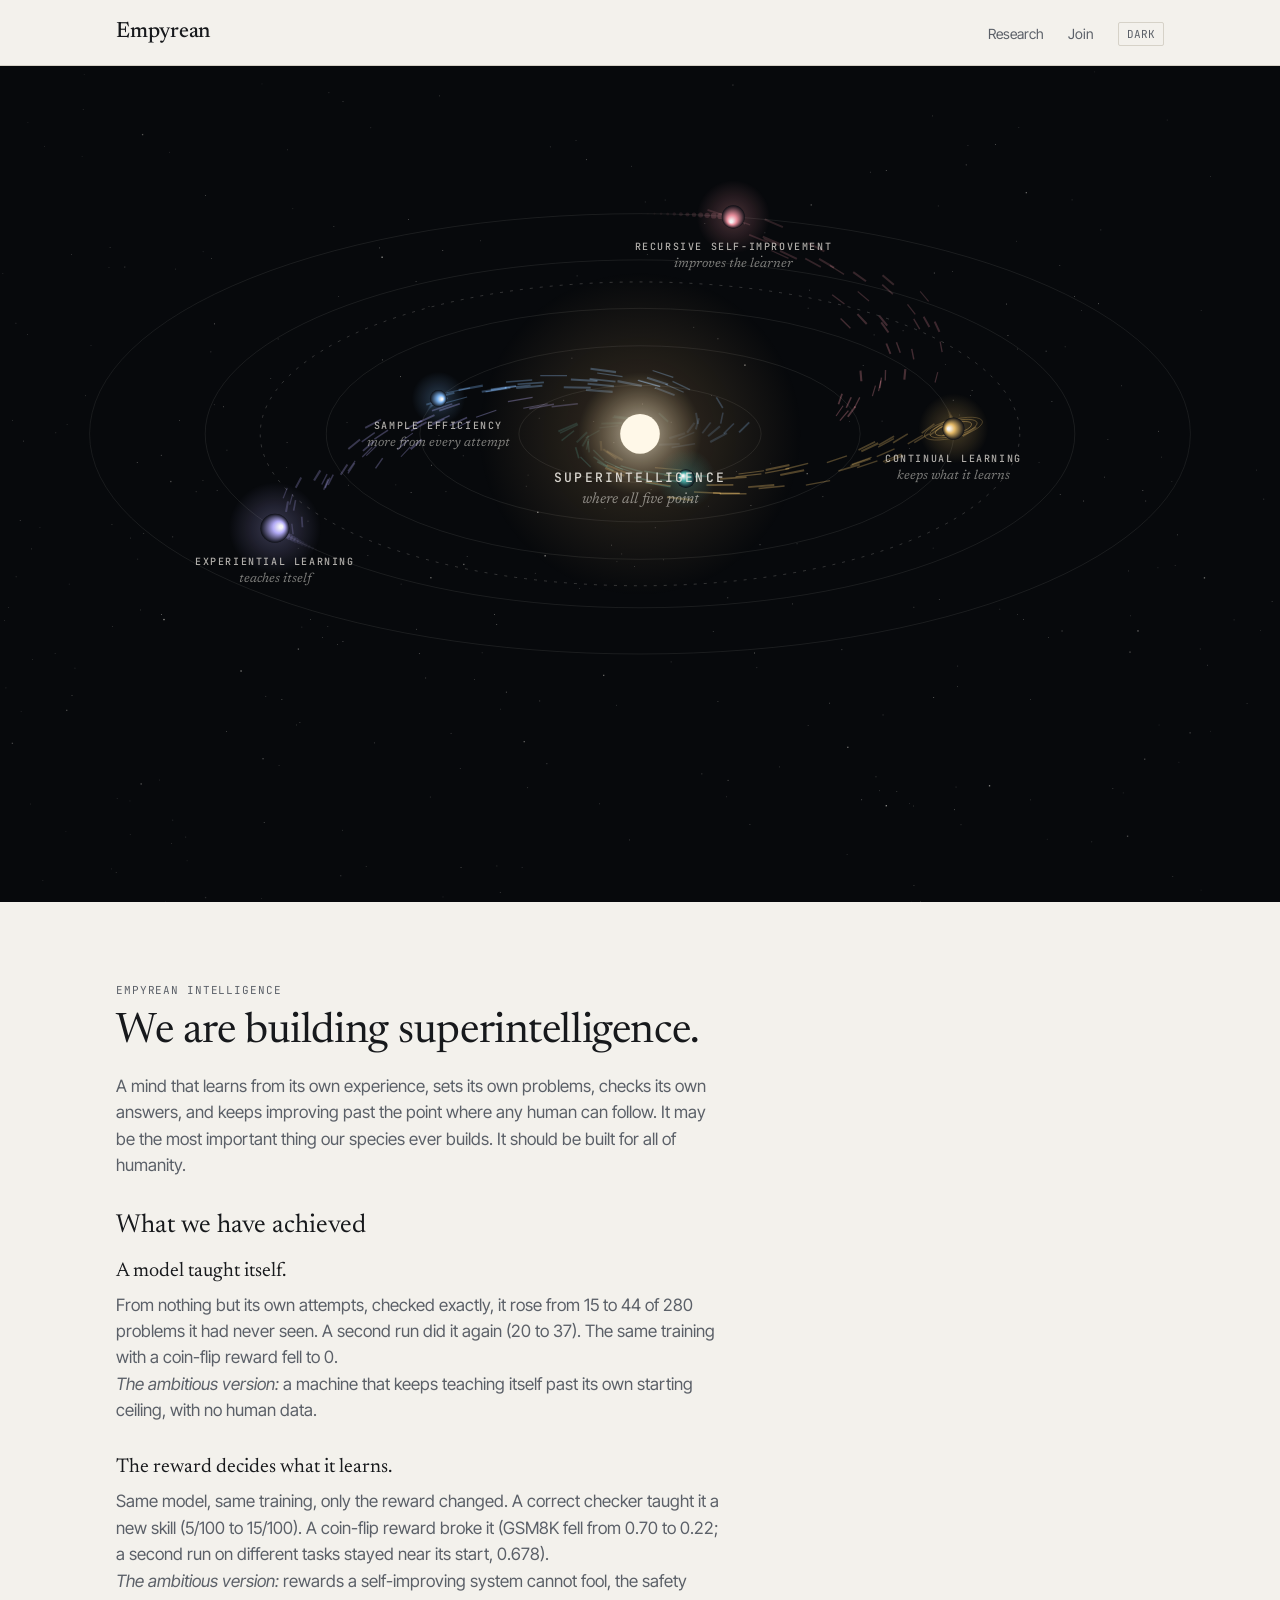
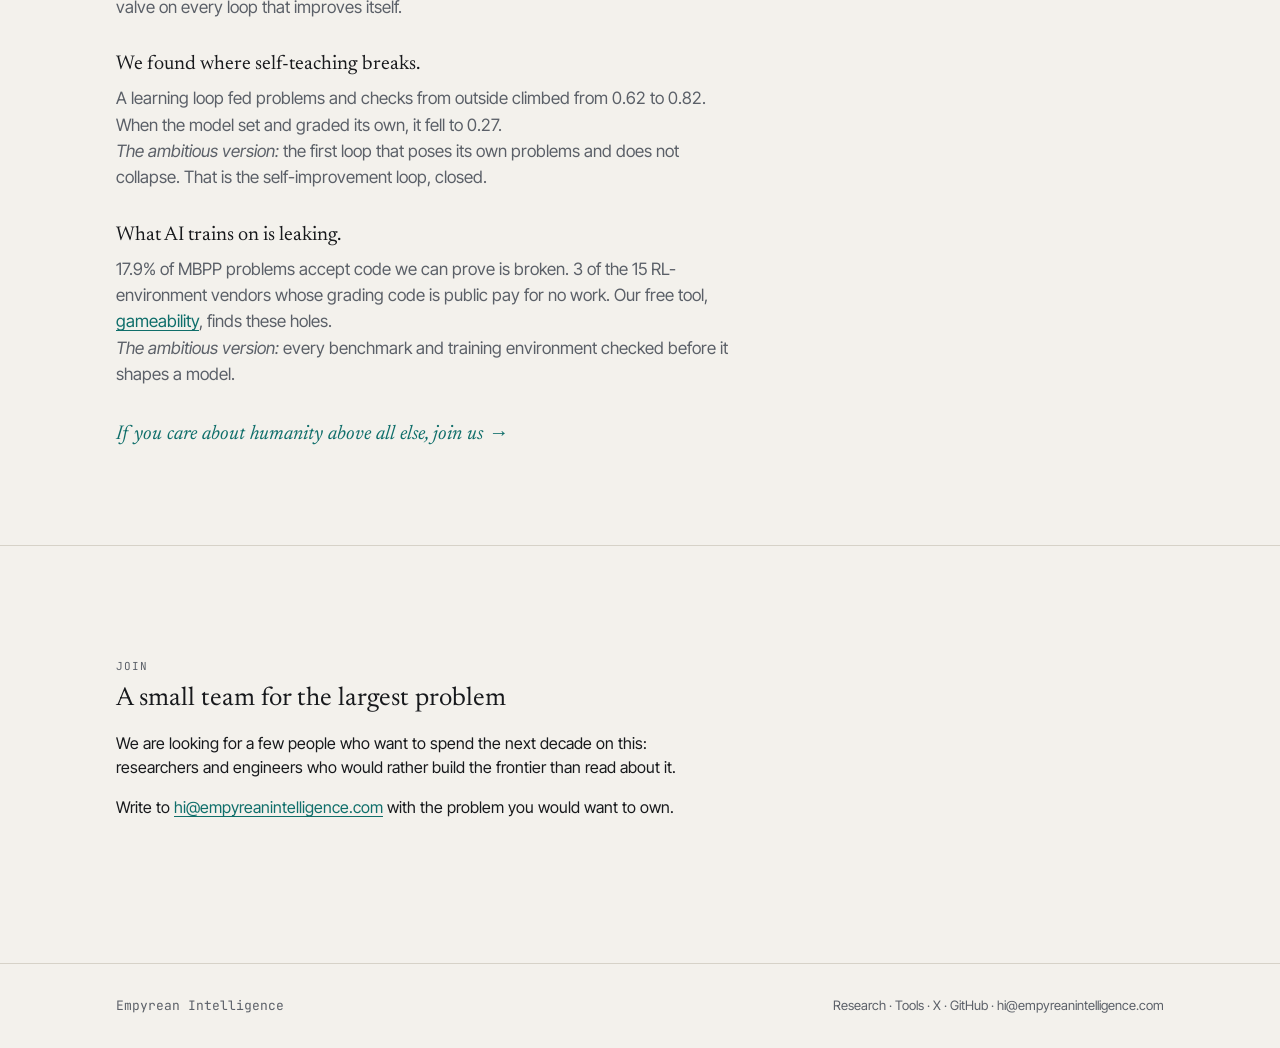
==== index.html @ b08924a6 "Homepage: what we have achieved, and the ambitious version of each result Adds the self-taught climb" ====
<!DOCTYPE html>
<html lang="en">
<head>
  <meta charset="UTF-8">
  <meta name="viewport" content="width=device-width, initial-scale=1.0">
  <title>Empyrean Intelligence</title>
  <meta name="description" content="Empyrean Intelligence is building superintelligence, starting where self-improvement breaks: we find AI training rewards that pay for wrong answers.">
  <!-- Google Fonts: Newsreader (serif), Inter Tight (sans), JetBrains Mono (monospace) -->
  <link rel="preconnect" href="https://fonts.googleapis.com">
  <link rel="preconnect" href="https://fonts.gstatic.com" crossorigin>
  <link href="https://fonts.googleapis.com/css2?family=Inter+Tight:ital,wght@0,400;0,500;0,600;1,400&family=JetBrains+Mono:wght@400;500;600&family=Newsreader:ital,opsz,wght@0,6..72,400;0,6..72,500;1,6..72,400&display=swap" rel="stylesheet">
  <link rel="stylesheet" href="css/style.css?v=17">
</head>
<body>

  <!-- Navigation -->
  <header class="site-nav">
    <div class="container nav-inner">
      <a href="index.html" class="nav-wordmark">Empyrean</a>
      <nav aria-label="Main Navigation">
        <ul class="nav-links">
          <li><a href="research/index.html" class="nav-link">Research</a></li>
          <li><a href="#join" class="nav-link">Join</a></li>
          <li><button type="button" class="theme-toggle" aria-label="Toggle theme">DARK</button></li>
        </ul>
      </nav>
    </div>
  </header>

  <main class="site-main">
    <!-- Hero -->
    <section class="hero-space" aria-label="The path to superintelligence">
      <canvas class="orbit-canvas" data-orbit aria-hidden="true"></canvas>
      <div class="orbit-tip" aria-hidden="true" hidden></div>
    </section>

    <!-- Mission -->
    <section id="mission" class="hero mission">
      <div class="container">
        <div class="prose">
          <span class="eyebrow">Empyrean Intelligence</span>
          <h1 class="hero-mission">We are building superintelligence.</h1>
          <p class="hero-position">
            A mind that learns from its own experience, sets its own problems, checks its own answers, and keeps
            improving past the point where any human can follow. It may be the most important thing our species ever
            builds. It should be built for all of humanity.
          </p>

          <h2>What we have achieved</h2>

          <h3>A model taught itself.</h3>
          <p class="hero-position">
            From nothing but its own attempts, checked exactly, it rose from 15 to 44 of 280 problems it had never
            seen. A second run did it again (20 to 37). The same training with a coin-flip reward fell to 0.
            <br><em>The ambitious version:</em> a machine that keeps teaching itself past its own starting ceiling,
            with no human data.
          </p>

          <h3>The reward decides what it learns.</h3>
          <p class="hero-position">
            Same model, same training, only the reward changed. A correct checker taught it a new skill (5/100 to
            15/100). A coin-flip reward broke it (GSM8K fell from 0.70 to 0.22; a second run on different tasks stayed
            near its start, 0.678).
            <br><em>The ambitious version:</em> rewards a self-improving system cannot fool, the safety valve on every
            loop that improves itself.
          </p>

          <h3>We found where self-teaching breaks.</h3>
          <p class="hero-position">
            A learning loop fed problems and checks from outside climbed from 0.62 to 0.82. When the model set and
            graded its own, it fell to 0.27.
            <br><em>The ambitious version:</em> the first loop that poses its own problems and does not collapse. That
            is the self-improvement loop, closed.
          </p>

          <h3>What AI trains on is leaking.</h3>
          <p class="hero-position">
            17.9% of MBPP problems accept code we can prove is broken. 3 of the 15 RL-environment vendors whose grading
            code is public pay for no work. Our free tool, <a href="tools/gameability.html">gameability</a>, finds
            these holes.
            <br><em>The ambitious version:</em> every benchmark and training environment checked before it shapes a
            model.
          </p>
          <p class="mission-cta">
            <a href="#join">If you care about humanity above all else, join us &rarr;</a>
          </p>
        </div>
      </div>
    </section>

    <hr class="section-rule">

    <!-- Join -->
    <section id="join" class="container join">
      <div class="prose">
        <span class="eyebrow">Join</span>
        <h2>A small team for the largest problem</h2>
        <p>
          We are looking for a few people who want to spend the next decade on this: researchers and engineers who
          would rather build the frontier than read about it.
        </p>
        <p>
          Write to <a href="mailto:hi@empyreanintelligence.com">hi@empyreanintelligence.com</a> with the problem you
          would want to own.
        </p>
      </div>
    </section>
  </main>

  <!-- Footer -->
  <footer class="site-footer">
    <div class="container footer-inner">
      <div><span class="mono">Empyrean Intelligence</span></div>
      <div class="footer-links">
        <a href="research/index.html">Research</a> &middot;
        <a href="tools/gameability.html">Tools</a> &middot;
        <a href="https://x.com/Empyrean_Intel">X</a> &middot;
        <a href="https://github.com/Empyrean-Intelligence">GitHub</a> &middot;
        <a href="mailto:hi@empyreanintelligence.com">hi@empyreanintelligence.com</a>
      </div>
    </div>
  </footer>

  <script src="js/main.js"></script>
  <script src="js/orbit.js?v=15"></script>
</body>
</html>
---- css/style.css ----
/* ==========================================================================
   Empyrean Intelligence - Machines that learn from experience they can verify
   Design System: Instrument Panel / Lab Notebook
   ========================================================================== */

:root {
  /* Fonts */
  --font-serif: "Newsreader", Georgia, serif;
  --font-sans: "Inter Tight", -apple-system, BlinkMacSystemFont, "Segoe UI", Roboto, sans-serif;
  --font-mono: "JetBrains Mono", ui-monospace, SFMono-Regular, Menlo, Monaco, Consolas, monospace;

  /* Spacing Scale (8px base) */
  --space-1: 8px;
  --space-2: 16px;
  --space-3: 24px;
  --space-4: 32px;
  --space-5: 40px;
  --space-6: 48px;
  --space-8: 64px;
  --space-10: 80px;

  /* Layout widths */
  --width-prose: 68ch;
  --width-site: 1080px;

  /* Light Theme (default) */
  --bg: #F3F1EC;           /* paper */
  --ink: #17191C;          /* ink */
  --muted: #5B6068;        /* muted ink */
  --rule: #D6D2C8;         /* rule */
  --signal: #0F6E6A;       /* teal signal */
  --signal-bg: rgba(15, 110, 106, 0.08);
  --warning: #B5541C;      /* broken / fails state */
  --warning-bg: rgba(181, 84, 28, 0.08);

  --surface: #ECE8E0;
  --surface-subtle: #FAF9F6;
  --terminal-bg: #1A1D20;
  --terminal-ink: #ECEAE4;
  --diff-del-bg: rgba(181, 84, 28, 0.12);
  --diff-del-text: #8C370B;
  --diff-add-bg: rgba(15, 110, 106, 0.12);
  --diff-add-text: #0B4F4C;
}

@media (prefers-color-scheme: dark) {
  :root {
    --bg: #101214;         /* ground */
    --ink: #E7E4DD;        /* ink */
    --muted: #9AA0A8;      /* muted */
    --rule: #2A2E33;       /* rule */
    --signal: #4FB3AC;     /* teal signal */
    --signal-bg: rgba(79, 179, 172, 0.1);
    --warning: #E07A45;    /* broken / fails state */
    --warning-bg: rgba(224, 122, 69, 0.1);

    --surface: #181B1F;
    --surface-subtle: #14171A;
    --terminal-bg: #0B0D0E;
    --terminal-ink: #E7E4DD;
    --diff-del-bg: rgba(224, 122, 69, 0.18);
    --diff-del-text: #FFA575;
    --diff-add-bg: rgba(79, 179, 172, 0.18);
    --diff-add-text: #7FE5DE;
  }
}

/* Explicit data-theme override if toggled */
[data-theme="light"] {
  --bg: #F3F1EC;
  --ink: #17191C;
  --muted: #5B6068;
  --rule: #D6D2C8;
  --signal: #0F6E6A;
  --signal-bg: rgba(15, 110, 106, 0.08);
  --warning: #B5541C;
  --warning-bg: rgba(181, 84, 28, 0.08);
  --surface: #ECE8E0;
  --surface-subtle: #FAF9F6;
  --terminal-bg: #1A1D20;
  --terminal-ink: #ECEAE4;
  --diff-del-bg: rgba(181, 84, 28, 0.12);
  --diff-del-text: #8C370B;
  --diff-add-bg: rgba(15, 110, 106, 0.12);
  --diff-add-text: #0B4F4C;
}

[data-theme="dark"] {
  --bg: #101214;
  --ink: #E7E4DD;
  --muted: #9AA0A8;
  --rule: #2A2E33;
  --signal: #4FB3AC;
  --signal-bg: rgba(79, 179, 172, 0.1);
  --warning: #E07A45;
  --warning-bg: rgba(224, 122, 69, 0.1);
  --surface: #181B1F;
  --surface-subtle: #14171A;
  --terminal-bg: #0B0D0E;
  --terminal-ink: #E7E4DD;
  --diff-del-bg: rgba(224, 122, 69, 0.18);
  --diff-del-text: #FFA575;
  --diff-add-bg: rgba(79, 179, 172, 0.18);
  --diff-add-text: #7FE5DE;
}

/* Base Styles */
*, *::before, *::after {
  box-sizing: border-box;
}

html {
  font-size: 16px;
  line-height: 1.5;
  -webkit-text-size-adjust: 100%;
  scroll-behavior: smooth;
}

body {
  margin: 0;
  padding: 0;
  background-color: var(--bg);
  color: var(--ink);
  font-family: var(--font-sans);
  font-weight: 400;
  min-height: 100vh;
  display: flex;
  flex-direction: column;
}

/* Typography */
h1, h2, h3, h4 {
  font-family: var(--font-serif);
  font-weight: 400;
  color: var(--ink);
  line-height: 1.25;
  margin: 0;
}

h1 {
  font-size: 2.25rem;
  letter-spacing: -0.01em;
}

@media (min-width: 640px) {
  h1 { font-size: 2.75rem; }
}

h2 {
  font-size: 1.625rem;
  margin-bottom: var(--space-2);
}

h3 {
  font-size: 1.25rem;
  margin-bottom: var(--space-1);
}

p {
  margin: 0 0 var(--space-2) 0;
}

p:last-child {
  margin-bottom: 0;
}

a {
  color: var(--signal);
  text-decoration: underline;
  text-underline-offset: 3px;
  text-decoration-thickness: 1px;
  transition: opacity 0.15s ease;
}

a:hover {
  opacity: 0.8;
}

a:focus-visible, button:focus-visible {
  outline: 2px solid var(--signal);
  outline-offset: 2px;
}

/* Small uppercase mono labels */
.eyebrow {
  font-family: var(--font-mono);
  font-size: 0.6875rem;
  text-transform: uppercase;
  letter-spacing: 0.08em;
  color: var(--muted);
  display: block;
  margin-bottom: var(--space-1);
}

.mono {
  font-family: var(--font-mono);
}

/* Layout Wrappers */
.container {
  width: 100%;
  max-width: var(--width-site);
  margin-left: auto;
  margin-right: auto;
  padding-left: var(--space-2);
  padding-right: var(--space-2);
}

.prose {
  max-width: var(--width-prose);
}

.site-main {
  flex: 1 0 auto;
  padding-bottom: var(--space-8);
}

/* Rules / Separators */
.section-rule {
  border: 0;
  border-top: 1px solid var(--rule);
  margin: var(--space-6) 0;
}

/* Navigation */
.site-nav {
  position: sticky;
  top: 0;
  z-index: 50;
  background-color: var(--bg);
  border-bottom: 1px solid var(--rule);
  padding-top: var(--space-2);
  padding-bottom: var(--space-2);
}

.nav-inner {
  display: flex;
  align-items: center;
  justify-content: space-between;
}

.nav-wordmark {
  font-family: var(--font-serif);
  font-size: 1.375rem;
  font-weight: 500;
  letter-spacing: -0.01em;
  color: var(--ink);
  text-decoration: none;
  display: flex;
  align-items: baseline;
  gap: var(--space-1);
}

.nav-wordmark .location-tag {
  font-family: var(--font-mono);
  font-size: 0.6875rem;
  color: var(--muted);
  text-transform: uppercase;
  letter-spacing: 0.06em;
}

.nav-links {
  display: flex;
  align-items: center;
  gap: var(--space-3);
  list-style: none;
  margin: 0;
  padding: 0;
}

.nav-link {
  font-family: var(--font-sans);
  font-size: 0.875rem;
  color: var(--muted);
  text-decoration: none;
  transition: color 0.15s ease;
}

.nav-link:hover,
.nav-link.active {
  color: var(--ink);
}

.theme-toggle {
  background: transparent;
  border: 1px solid var(--rule);
  color: var(--muted);
  font-family: var(--font-mono);
  font-size: 0.6875rem;
  padding: 4px 8px;
  cursor: pointer;
  border-radius: 2px;
  text-transform: uppercase;
}

.theme-toggle:hover {
  color: var(--ink);
  border-color: var(--muted);
}

/* Hero Section */
.hero {
  padding-top: var(--space-6);
  padding-bottom: var(--space-4);
}

.hero-mission {
  font-family: var(--font-serif);
  font-size: 1.75rem;
  line-height: 1.3;
  margin-bottom: var(--space-2);
  color: var(--ink);
}

@media (min-width: 640px) {
  .hero-mission {
    font-size: 2.25rem;
  }
}

.hero-position {
  font-size: 1.0625rem;
  color: var(--muted);
  line-height: 1.55;
  margin-bottom: var(--space-4);
}

/* Hero: the orbit. Deliberately one world (deep space) in both themes, so every color is explicit. */
.hero-space {
  position: relative;
  min-height: calc(100vh - 64px);
  min-height: calc(100svh - 64px);
  overflow: hidden;
  background: #07090C;
  color: #E9E6DF;
}

.orbit-canvas {
  position: absolute;
  inset: 0;
  width: 100%;
  height: 100%;
  display: block;
}

/* soft vignette: the edges fall away into space, nothing sits on top of the system */
.hero-space::after {
  content: "";
  position: absolute;
  inset: 0;
  pointer-events: none;
  background: radial-gradient(ellipse at 50% 50%, rgba(7, 9, 12, 0) 55%, rgba(7, 9, 12, 0.75) 100%);
}

/* the legend sits on the bottom edge of the orbit, on the dark ground, so its colors are explicit */
.orbit-legend.orbit-legend-hero {
  position: absolute;
  z-index: 1;
  left: 0;
  right: 0;
  bottom: var(--space-3);
  justify-content: center;
  padding: 0 var(--space-2);
}

.orbit-legend.orbit-legend-hero a {
  color: #E9E6DF;
}

.orbit-legend.orbit-legend-hero a:focus-visible {
  outline-color: #4FB3AC;
}

.orbit-legend.orbit-legend-hero em {
  color: #8F949B;
}

/* Mission: the statement, on the page's own ground, directly under the orbit */
.mission {
  padding-top: var(--space-10);
  padding-bottom: var(--space-6);
}

.mission .hero-mission {
  font-size: 1.75rem;
  line-height: 1.2;
  text-wrap: balance;
}

.mission-note {
  color: var(--muted);
  font-size: 0.9375rem;
  line-height: 1.55;
  margin-bottom: var(--space-3);
}

.mission-cta a {
  font-family: var(--font-serif);
  font-size: 1.25rem;
  font-style: italic;
  color: var(--signal);
  text-decoration: none;
}

.mission-cta a:hover,
.mission-cta a:focus-visible {
  text-decoration: underline;
  text-underline-offset: 4px;
}

/* Try-it block under the mission */
.try-it {
  margin-top: var(--space-6);
  display: grid;
  gap: var(--space-2);
}

.try-it-lede {
  color: var(--muted);
  font-size: 0.9375rem;
  line-height: 1.55;
  margin: 0;
}

.terminal-output {
  background-color: var(--terminal-bg);
  color: var(--terminal-ink);
  border: 1px solid var(--rule);
  border-radius: 3px;
  padding: var(--space-2);
  font-family: var(--font-mono);
  font-size: 0.75rem;
  line-height: 1.6;
  margin: 0;
  overflow-x: auto;
  white-space: pre;
  font-variant-ligatures: none;
}

.try-it-links {
  font-size: 0.875rem;
  margin: 0;
}

/* Research posts */
.post-head {
  padding-top: var(--space-8);
  padding-bottom: var(--space-4);
}

.post-title {
  font-family: var(--font-serif);
  font-size: 2.25rem;
  line-height: 1.12;
  text-wrap: balance;
  margin: var(--space-1) 0 var(--space-2);
}

@media (min-width: 640px) {
  .post-title {
    font-size: 3rem;
  }
}

.post-dek {
  font-size: 1.125rem;
  line-height: 1.55;
  color: var(--muted);
}

.post h2 {
  margin-top: var(--space-6);
}

.post-summary {
  background: var(--surface);
  border: 1px solid var(--rule);
  border-radius: 3px;
  padding: var(--space-3);
  margin-bottom: var(--space-4);
}

.post-summary h2 {
  margin-top: 0;
  font-size: 0.75rem;
  font-family: var(--font-mono);
  letter-spacing: 0.14em;
  text-transform: uppercase;
  color: var(--muted);
}

.post-summary ul {
  display: flex;
  flex-direction: column;
  gap: var(--space-1);
  padding-left: 1.1rem;
  margin: 0;
}

.table-wrap {
  overflow-x: auto;
  margin: var(--space-3) 0;
}

.post-table {
  width: 100%;
  border-collapse: collapse;
  font-size: 0.875rem;
}

.post-table th,
.post-table td {
  text-align: left;
  padding: 10px 12px;
  border-bottom: 1px solid var(--rule);
  vertical-align: top;
}

.post-table th {
  font-family: var(--font-mono);
  font-size: 0.6875rem;
  font-weight: 500;
  letter-spacing: 0.08em;
  text-transform: uppercase;
  color: var(--muted);
}

.post-table-num td {
  font-variant-numeric: tabular-nums;
  white-space: nowrap;
}

.post-note {
  font-size: 0.8125rem;
  color: var(--muted);
}

.post-correction {
  font-size: 0.875rem;
  border-left: 3px solid var(--warning);
  background: var(--warning-bg);
  padding: var(--space-2) var(--space-3);
}

.post-figure {
  margin: var(--space-4) 0;
}

.post-figure figcaption {
  font-size: 0.8125rem;
  color: var(--muted);
  margin-bottom: var(--space-2);
}

.bars {
  display: flex;
  flex-direction: column;
  gap: 10px;
}

.bar-row {
  display: grid;
  grid-template-columns: 7.5rem 1fr 3rem;
  align-items: center;
  gap: var(--space-2);
  font-size: 0.875rem;
}

.bar-track {
  height: 14px;
  background: var(--surface);
  border-radius: 2px;
  overflow: hidden;
}

.bar {
  display: block;
  height: 100%;
  background: var(--muted);
}

.bar-signal { background: var(--signal); }
.bar-warning { background: var(--warning); }

.bar-value {
  font-family: var(--font-mono);
  font-variant-numeric: tabular-nums;
  text-align: right;
}

.post-details {
  font-size: 0.875rem;
  color: var(--muted);
}

.post-back {
  margin-top: var(--space-6);
  padding-bottom: var(--space-6);
}

.post-list {
  list-style: none;
  padding: 0;
  margin: 0 0 var(--space-8);
  max-width: var(--width-prose);
  display: flex;
  flex-direction: column;
  gap: var(--space-2);
}

.post-card {
  display: flex;
  flex-direction: column;
  gap: 6px;
  padding: var(--space-3);
  border: 1px solid var(--rule);
  border-radius: 3px;
  color: var(--ink);
  text-decoration: none;
}

.post-card:hover,
.post-card:focus-visible {
  border-color: var(--signal);
}

.post-card-meta {
  font-family: var(--font-mono);
  font-size: 0.6875rem;
  letter-spacing: 0.08em;
  text-transform: uppercase;
  color: var(--muted);
}

.post-card-title {
  font-family: var(--font-serif);
  font-size: 1.5rem;
  line-height: 1.2;
}

.post-card-dek {
  font-size: 0.9375rem;
  color: var(--muted);
}

/* What brings what: an inline diagram drawn from the page tokens, so it follows the theme */
.fit-map {
  margin: var(--space-4) 0 0;
}

.fit-map-svg {
  display: block;
  width: 100%;
  max-width: 760px;
  height: auto;
}

.fit-node rect {
  fill: var(--surface-subtle);
  stroke: var(--rule);
  stroke-width: 1;
}

.fit-node-goal rect {
  fill: var(--ink);
  stroke: var(--ink);
}

.fit-name {
  font-family: var(--font-sans);
  font-size: 15px;
  font-weight: 600;
  fill: var(--ink);
}

.fit-node-goal .fit-name {
  fill: var(--bg);
  font-family: var(--font-mono);
  font-size: 14px;
  letter-spacing: 0.16em;
  text-transform: uppercase;
}

.fit-brings {
  font-family: var(--font-serif);
  font-size: 14px;
  font-style: italic;
  fill: var(--muted);
}

.fit-node-goal .fit-brings {
  fill: var(--bg);
  opacity: 0.75;
}

.fit-edge {
  fill: none;
  stroke: var(--muted);
  stroke-width: 1.4;
}

.fit-edge-gate {
  stroke: var(--signal);
  stroke-dasharray: 4 5;
}

.fit-arrowhead {
  fill: var(--muted);
}

.fit-edge-label {
  font-family: var(--font-mono);
  font-size: 11px;
  letter-spacing: 0.08em;
  fill: var(--signal);
}

.fit-dot-verify { fill: #4FB3AC; }
.fit-dot-sample { fill: #7AB0EC; }
.fit-dot-continual { fill: #E3B866; }
.fit-dot-experience { fill: #B2AAF6; }
.fit-dot-rsi { fill: #E88E9C; }

/* phones: the diagram's text would be too small to read, so the same content is shown as a list */
.fit-map-list {
  display: none;
  max-width: var(--width-prose);
  padding-left: 1.25rem;
  font-size: 0.9375rem;
  line-height: 1.55;
}

.fit-map-list li + li {
  margin-top: var(--space-1);
}

@media (max-width: 639px) {
  .fit-map-svg {
    display: none;
  }

  .fit-map-list {
    display: block;
  }
}

.orbit-legend {
  list-style: none;
  margin: 0;
  padding: 0;
  display: flex;
  flex-wrap: wrap;
  gap: var(--space-1) var(--space-3);
  font-family: var(--font-mono);
  font-size: 0.75rem;
  letter-spacing: 0.04em;
}

.orbit-legend a {
  display: inline-flex;
  align-items: center;
  gap: var(--space-1);
  color: var(--ink);
  text-decoration: none;
}

.orbit-legend a:hover,
.orbit-legend a:focus-visible {
  text-decoration: underline;
  text-underline-offset: 3px;
}

.orbit-legend a:focus-visible {
  outline: 1px solid var(--signal);
  outline-offset: 3px;
}

.orbit-legend em {
  font-style: normal;
  color: var(--muted);
}

.orbit-dot {
  width: 8px;
  height: 8px;
  border-radius: 50%;
  flex: none;
}

.orbit-dot-verify { background: #4FB3AC; box-shadow: 0 0 8px #4FB3AC; }
.orbit-dot-continual { background: #E3B866; box-shadow: 0 0 8px #E3B866; }
.orbit-dot-experience { background: #B2AAF6; box-shadow: 0 0 8px #B2AAF6; }
.orbit-dot-sample { background: #7AB0EC; box-shadow: 0 0 8px #7AB0EC; }
.orbit-dot-rsi { background: #E88E9C; box-shadow: 0 0 8px #E88E9C; }

.orbit-tip {
  position: absolute;
  z-index: 2;
  max-width: 240px;
  padding: 8px 10px;
  pointer-events: none;
  background: rgba(14, 17, 22, 0.92);
  border: 1px solid rgba(233, 230, 223, 0.18);
  border-radius: 3px;
  font-family: var(--font-mono);
  font-size: 0.6875rem;
  line-height: 1.45;
  color: #C4C1BA;
}

.orbit-tip strong {
  display: block;
  color: #F4F1EA;
  font-weight: 500;
  letter-spacing: 0.04em;
}

@media (min-width: 640px) {
  .mission .hero-mission {
    font-size: 2.25rem;
  }
}

@media (min-width: 900px) {
  .mission .hero-mission {
    font-size: 2.625rem;
  }
}

.hero-commands {
  display: flex;
  flex-direction: column;
  gap: var(--space-2);
  margin-top: var(--space-4);
}

/* Terminal / Command Block */
.terminal-block {
  background-color: var(--terminal-bg);
  color: var(--terminal-ink);
  border: 1px solid var(--rule);
  border-radius: 3px;
  padding: var(--space-2) var(--space-2);
  font-family: var(--font-mono);
  font-size: 0.8125rem;
  display: flex;
  align-items: center;
  justify-content: space-between;
  overflow-x: auto;
  gap: var(--space-2);
}

.terminal-content {
  display: flex;
  align-items: center;
  gap: 8px;
  white-space: nowrap;
  min-width: 0;
  overflow-x: auto;
}

/* Narrow screens: keep the nav and the orbit inside the viewport */
@media (max-width: 559px) {
  .nav-links {
    gap: var(--space-2);
    font-size: 0.875rem;
  }

  .nav-wordmark {
    font-size: 1.125rem;
  }

  .nav-links li:nth-child(4),
  .nav-links li:nth-child(5) {
    display: none; /* Evidence and Contact: both are sections of this page, one scroll away */
  }
}

.prompt-symbol {
  color: var(--signal);
  user-select: none;
  font-weight: 600;
}

.copy-btn {
  background: transparent;
  border: 1px solid rgba(255, 255, 255, 0.2);
  color: var(--terminal-ink);
  font-family: var(--font-mono);
  font-size: 0.6875rem;
  padding: 3px 8px;
  cursor: pointer;
  border-radius: 2px;
  text-transform: uppercase;
  flex-shrink: 0;
  transition: all 0.15s ease;
}

.copy-btn:hover {
  background: rgba(255, 255, 255, 0.1);
}

.copy-btn.copied {
  border-color: var(--signal);
  color: var(--signal);
}

/* Measurement Cards Grid */
.cards-grid {
  display: grid;
  grid-template-columns: 1fr;
  gap: var(--space-3);
  margin-top: var(--space-3);
}

@media (min-width: 768px) {
  .cards-grid {
    grid-template-columns: repeat(2, 1fr);
  }
}

@media (min-width: 1024px) {
  .cards-grid.cards-grid-3 {
    grid-template-columns: repeat(3, 1fr);
  }
}

.measurement-card {
  background-color: var(--surface);
  border: 1px solid var(--rule);
  border-radius: 3px;
  padding: var(--space-3);
  display: flex;
  flex-direction: column;
  justify-content: space-between;
}

.card-target-name {
  font-family: var(--font-mono);
  font-size: 0.875rem;
  font-weight: 600;
  color: var(--ink);
  margin-bottom: var(--space-1);
}

.card-value {
  font-family: var(--font-mono);
  font-size: 2rem;
  font-weight: 600;
  line-height: 1.1;
  color: var(--warning);
  margin-bottom: 2px;
}

.card-fraction {
  font-family: var(--font-mono);
  font-size: 0.75rem;
  color: var(--muted);
  margin-bottom: var(--space-2);
}

/* Interval Bar Graphic */
.interval-widget {
  margin: var(--space-2) 0;
}

.interval-scale-labels {
  display: flex;
  justify-content: space-between;
  font-family: var(--font-mono);
  font-size: 0.625rem;
  color: var(--muted);
  margin-bottom: 3px;
}

.interval-track {
  position: relative;
  height: 6px;
  background-color: var(--rule);
  border-radius: 3px;
  width: 100%;
}

.interval-span {
  position: absolute;
  top: 0;
  height: 100%;
  background-color: var(--warning);
  opacity: 0.45;
  border-radius: 2px;
}

.interval-point {
  position: absolute;
  top: -3px;
  width: 4px;
  height: 12px;
  background-color: var(--warning);
  border-radius: 1px;
  transform: translateX(-50%);
}

.card-interval-text {
  font-family: var(--font-mono);
  font-size: 0.6875rem;
  color: var(--muted);
  margin-top: 3px;
}

.card-limits {
  font-size: 0.75rem;
  color: var(--muted);
  line-height: 1.4;
  margin-top: var(--space-2);
  border-top: 1px dashed var(--rule);
  padding-top: var(--space-1);
}

/* Scoreboard Table */
.table-container {
  width: 100%;
  overflow-x: auto;
  border: 1px solid var(--rule);
  border-radius: 3px;
  background-color: var(--surface);
  margin: var(--space-3) 0;
}

.scoreboard-table {
  width: 100%;
  border-collapse: collapse;
  text-align: left;
  font-size: 0.8125rem;
}

.scoreboard-table th,
.scoreboard-table td {
  padding: 10px 14px;
  border-bottom: 1px solid var(--rule);
  white-space: nowrap;
}

.scoreboard-table th {
  font-family: var(--font-mono);
  font-size: 0.6875rem;
  text-transform: uppercase;
  letter-spacing: 0.06em;
  color: var(--muted);
  background-color: var(--surface-subtle);
  border-bottom: 1px solid var(--rule);
}

.scoreboard-table tr:last-child td {
  border-bottom: 0;
}

.scoreboard-table td.num {
  font-family: var(--font-mono);
  font-weight: 500;
}

.scoreboard-table td.flagged-pct {
  color: var(--warning);
  font-weight: 600;
}

/* Diff Block */
.diff-block {
  background-color: var(--terminal-bg);
  color: var(--terminal-ink);
  border: 1px solid var(--rule);
  border-radius: 3px;
  padding: var(--space-2);
  font-family: var(--font-mono);
  font-size: 0.8125rem;
  line-height: 1.5;
  overflow-x: auto;
  margin: var(--space-2) 0;
}

.diff-del {
  background-color: var(--diff-del-bg);
  color: var(--diff-del-text);
  display: block;
  margin: 0 -16px;
  padding: 0 16px;
}

.diff-add {
  background-color: var(--diff-add-bg);
  color: var(--diff-add-text);
  display: block;
  margin: 0 -16px;
  padding: 0 16px;
}

.diff-info {
  color: var(--muted);
}

/* Real tool output monospace block */
.tool-output {
  background-color: var(--terminal-bg);
  color: var(--terminal-ink);
  border: 1px solid var(--rule);
  border-radius: 3px;
  padding: var(--space-3);
  font-family: var(--font-mono);
  font-size: 0.8125rem;
  line-height: 1.55;
  overflow-x: auto;
  white-space: pre;
  margin: var(--space-2) 0;
}

/* 12-Item Requirements Checklist Graphic */
.checklist-grid {
  display: grid;
  grid-template-columns: 1fr;
  gap: var(--space-1);
  margin: var(--space-3) 0;
}

@media (min-width: 640px) {
  .checklist-grid {
    grid-template-columns: repeat(2, 1fr);
  }
}

.checklist-item {
  display: flex;
  align-items: center;
  gap: var(--space-2);
  padding: 8px 12px;
  background-color: var(--surface);
  border: 1px solid var(--rule);
  border-radius: 3px;
  font-family: var(--font-mono);
  font-size: 0.75rem;
}

.status-badge {
  display: inline-block;
  padding: 2px 6px;
  border-radius: 2px;
  font-size: 0.625rem;
  font-weight: 600;
  text-transform: uppercase;
  letter-spacing: 0.04em;
  flex-shrink: 0;
}

.status-yes {
  background-color: var(--signal-bg);
  color: var(--signal);
  border: 1px solid var(--signal);
}

.status-no {
  background-color: var(--warning-bg);
  color: var(--warning);
  border: 1px solid var(--warning);
}

.status-unknown {
  background-color: var(--surface-subtle);
  color: var(--muted);
  border: 1px solid var(--rule);
}

/* Five Problems Grid */
.problems-list {
  display: flex;
  flex-direction: column;
  gap: var(--space-2);
  margin-top: var(--space-3);
}

.problem-row {
  display: flex;
  flex-direction: column;
  padding: var(--space-2);
  border: 1px solid var(--rule);
  background-color: var(--surface);
  border-radius: 3px;
  gap: 4px;
}

@media (min-width: 640px) {
  .problem-row {
    flex-direction: row;
    align-items: baseline;
    justify-content: space-between;
  }
}

.problem-name {
  font-family: var(--font-mono);
  font-size: 0.875rem;
  font-weight: 600;
  color: var(--ink);
}

.problem-status-shipped {
  font-family: var(--font-mono);
  font-size: 0.6875rem;
  color: var(--signal);
  text-transform: uppercase;
  letter-spacing: 0.06em;
}

.problem-status-research {
  font-family: var(--font-mono);
  font-size: 0.6875rem;
  color: var(--muted);
  text-transform: uppercase;
  letter-spacing: 0.06em;
}

/* Release Cadence Block */
.cadence-timeline {
  display: flex;
  flex-direction: column;
  gap: var(--space-2);
  margin-top: var(--space-3);
}

.timeline-slot {
  display: flex;
  align-items: baseline;
  justify-content: space-between;
  padding: 10px 14px;
  border: 1px solid var(--rule);
  border-radius: 3px;
  background-color: var(--surface);
  font-family: var(--font-mono);
  font-size: 0.8125rem;
}

.timeline-slot.shipped {
  border-color: var(--signal);
}

.timeline-slot.upcoming {
  border-style: dashed;
  color: var(--muted);
}

/* Steps (Numbered sequence for how it works) */
.steps-list {
  list-style: none;
  padding: 0;
  margin: var(--space-3) 0;
  counter-reset: step-counter;
}

.step-item {
  counter-increment: step-counter;
  position: relative;
  padding-left: var(--space-5);
  margin-bottom: var(--space-3);
  font-size: 0.9375rem;
  line-height: 1.5;
}

.step-item::before {
  content: counter(step-counter);
  position: absolute;
  left: 0;
  top: 0;
  width: 24px;
  height: 24px;
  border: 1px solid var(--rule);
  border-radius: 2px;
  font-family: var(--font-mono);
  font-size: 0.75rem;
  display: flex;
  align-items: center;
  justify-content: center;
  color: var(--signal);
  background-color: var(--surface);
}

/* Callout Box for Limits */
.limits-callout {
  border-left: 2px solid var(--warning);
  padding: var(--space-2) var(--space-3);
  background-color: var(--warning-bg);
  margin: var(--space-3) 0;
  font-size: 0.875rem;
}

.limits-title {
  font-family: var(--font-mono);
  font-size: 0.6875rem;
  text-transform: uppercase;
  letter-spacing: 0.06em;
  color: var(--warning);
  margin-bottom: var(--space-1);
  font-weight: 600;
}

/* Placeholder styling */
.placeholder {
  color: var(--muted);
  font-family: var(--font-mono);
  font-size: 0.8125rem;
}

/* Footer */
.site-footer {
  border-top: 1px solid var(--rule);
  padding: var(--space-4) 0;
  font-size: 0.8125rem;
  color: var(--muted);
}

.footer-inner {
  display: flex;
  flex-direction: column;
  gap: var(--space-2);
}

.footer-links a {
  color: var(--muted);
  text-decoration: none;
}

.footer-links a:hover,
.footer-links a:focus-visible {
  color: var(--ink, currentColor);
  text-decoration: underline;
  text-underline-offset: 3px;
}

/* Join section: generous space, one statement */
.join {
  padding-top: var(--space-8);
  padding-bottom: var(--space-10);
}

.join h2 {
  text-wrap: balance;
}

@media (min-width: 640px) {
  .footer-inner {
    flex-direction: row;
    justify-content: space-between;
    align-items: baseline;
  }
}
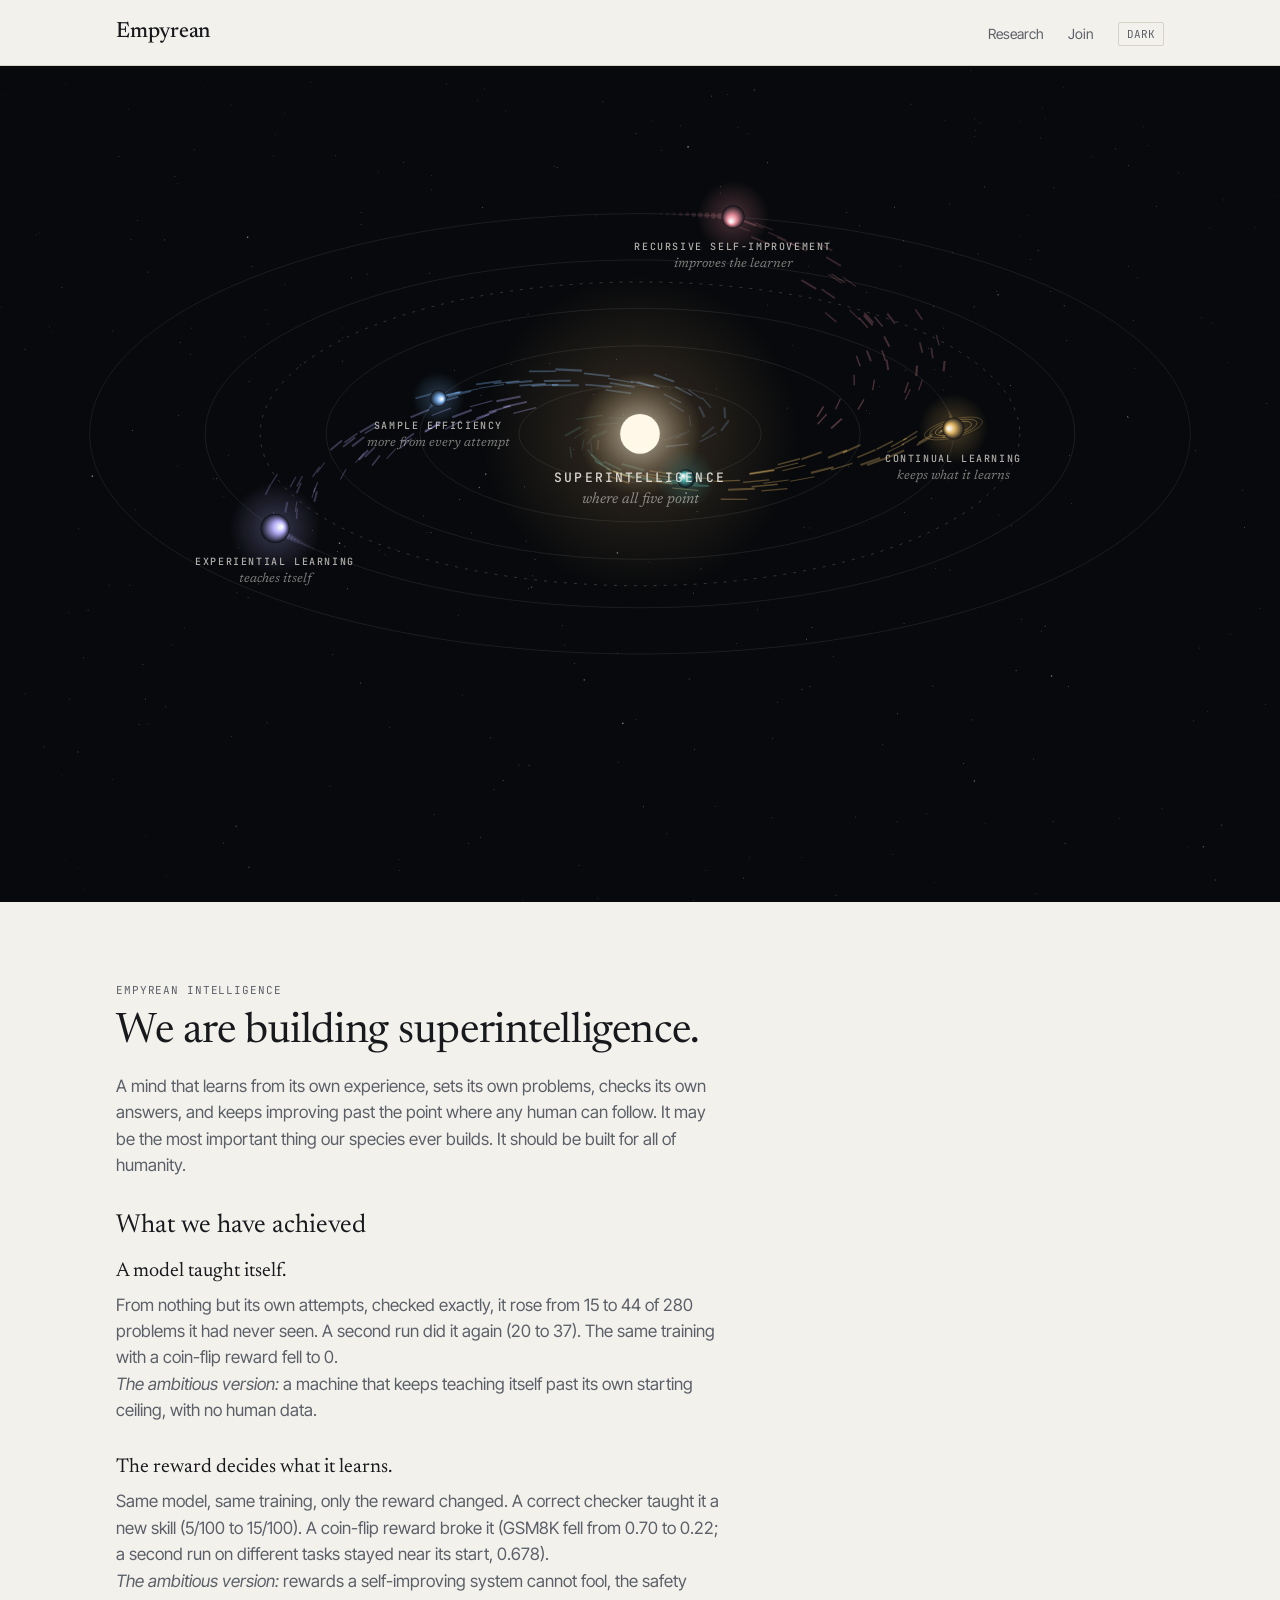
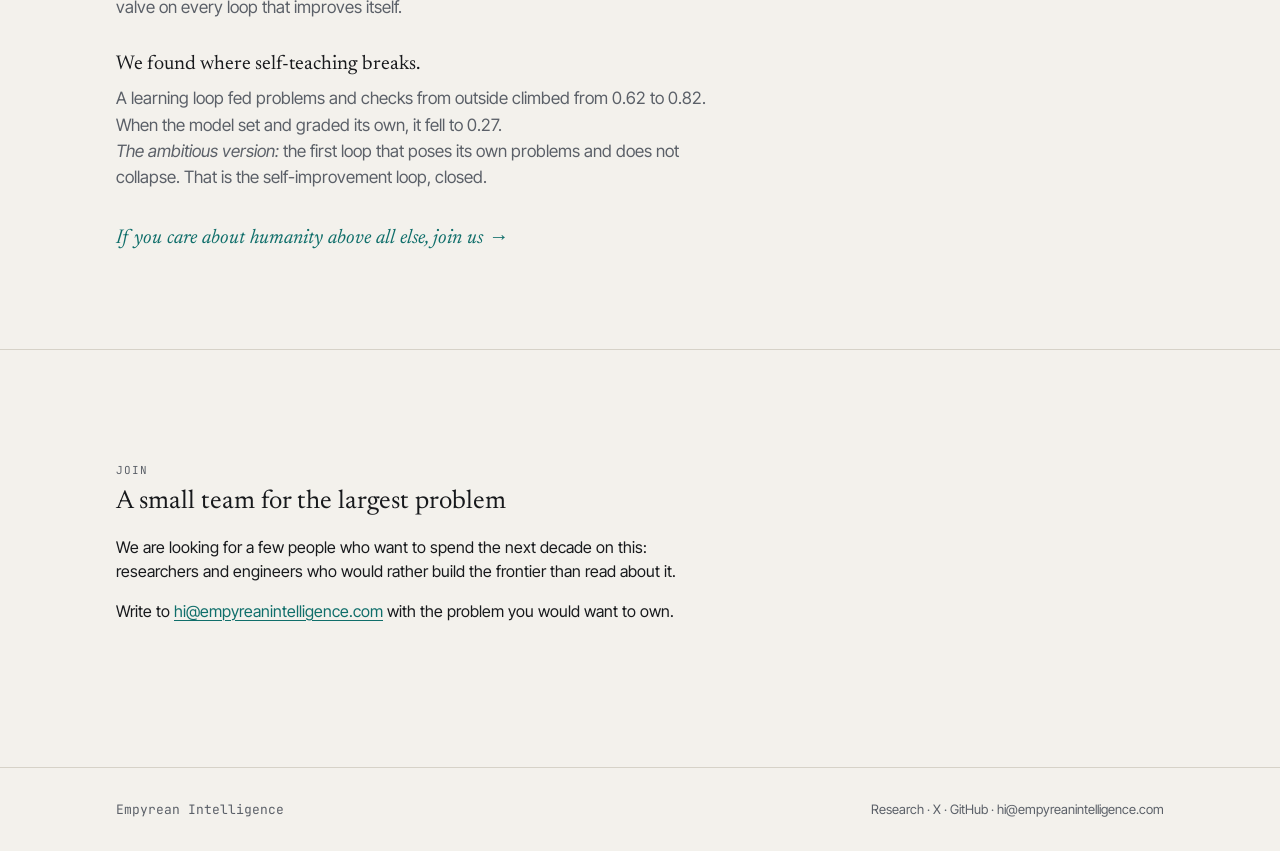
==== commit 7d6e7296: "Homepage: superintelligence results only Removes the gameability section and the footer Tools link f" ====
--- a/index.html
+++ b/index.html
@@ -4,7 +4,7 @@
   <meta charset="UTF-8">
   <meta name="viewport" content="width=device-width, initial-scale=1.0">
   <title>Empyrean Intelligence</title>
-  <meta name="description" content="Empyrean Intelligence is building superintelligence, starting where self-improvement breaks: we find AI training rewards that pay for wrong answers.">
+  <meta name="description" content="Empyrean Intelligence is building superintelligence: a mind that learns from its own experience, sets its own problems, checks its own answers, and keeps improving.">
   <!-- Google Fonts: Newsreader (serif), Inter Tight (sans), JetBrains Mono (monospace) -->
   <link rel="preconnect" href="https://fonts.googleapis.com">
   <link rel="preconnect" href="https://fonts.gstatic.com" crossorigin>
@@ -73,14 +73,6 @@
             is the self-improvement loop, closed.
           </p>
 
-          <h3>What AI trains on is leaking.</h3>
-          <p class="hero-position">
-            17.9% of MBPP problems accept code we can prove is broken. 3 of the 15 RL-environment vendors whose grading
-            code is public pay for no work. Our free tool, <a href="tools/gameability.html">gameability</a>, finds
-            these holes.
-            <br><em>The ambitious version:</em> every benchmark and training environment checked before it shapes a
-            model.
-          </p>
           <p class="mission-cta">
             <a href="#join">If you care about humanity above all else, join us &rarr;</a>
           </p>
@@ -113,7 +105,6 @@
       <div><span class="mono">Empyrean Intelligence</span></div>
       <div class="footer-links">
         <a href="research/index.html">Research</a> &middot;
-        <a href="tools/gameability.html">Tools</a> &middot;
         <a href="https://x.com/Empyrean_Intel">X</a> &middot;
         <a href="https://github.com/Empyrean-Intelligence">GitHub</a> &middot;
         <a href="mailto:hi@empyreanintelligence.com">hi@empyreanintelligence.com</a>
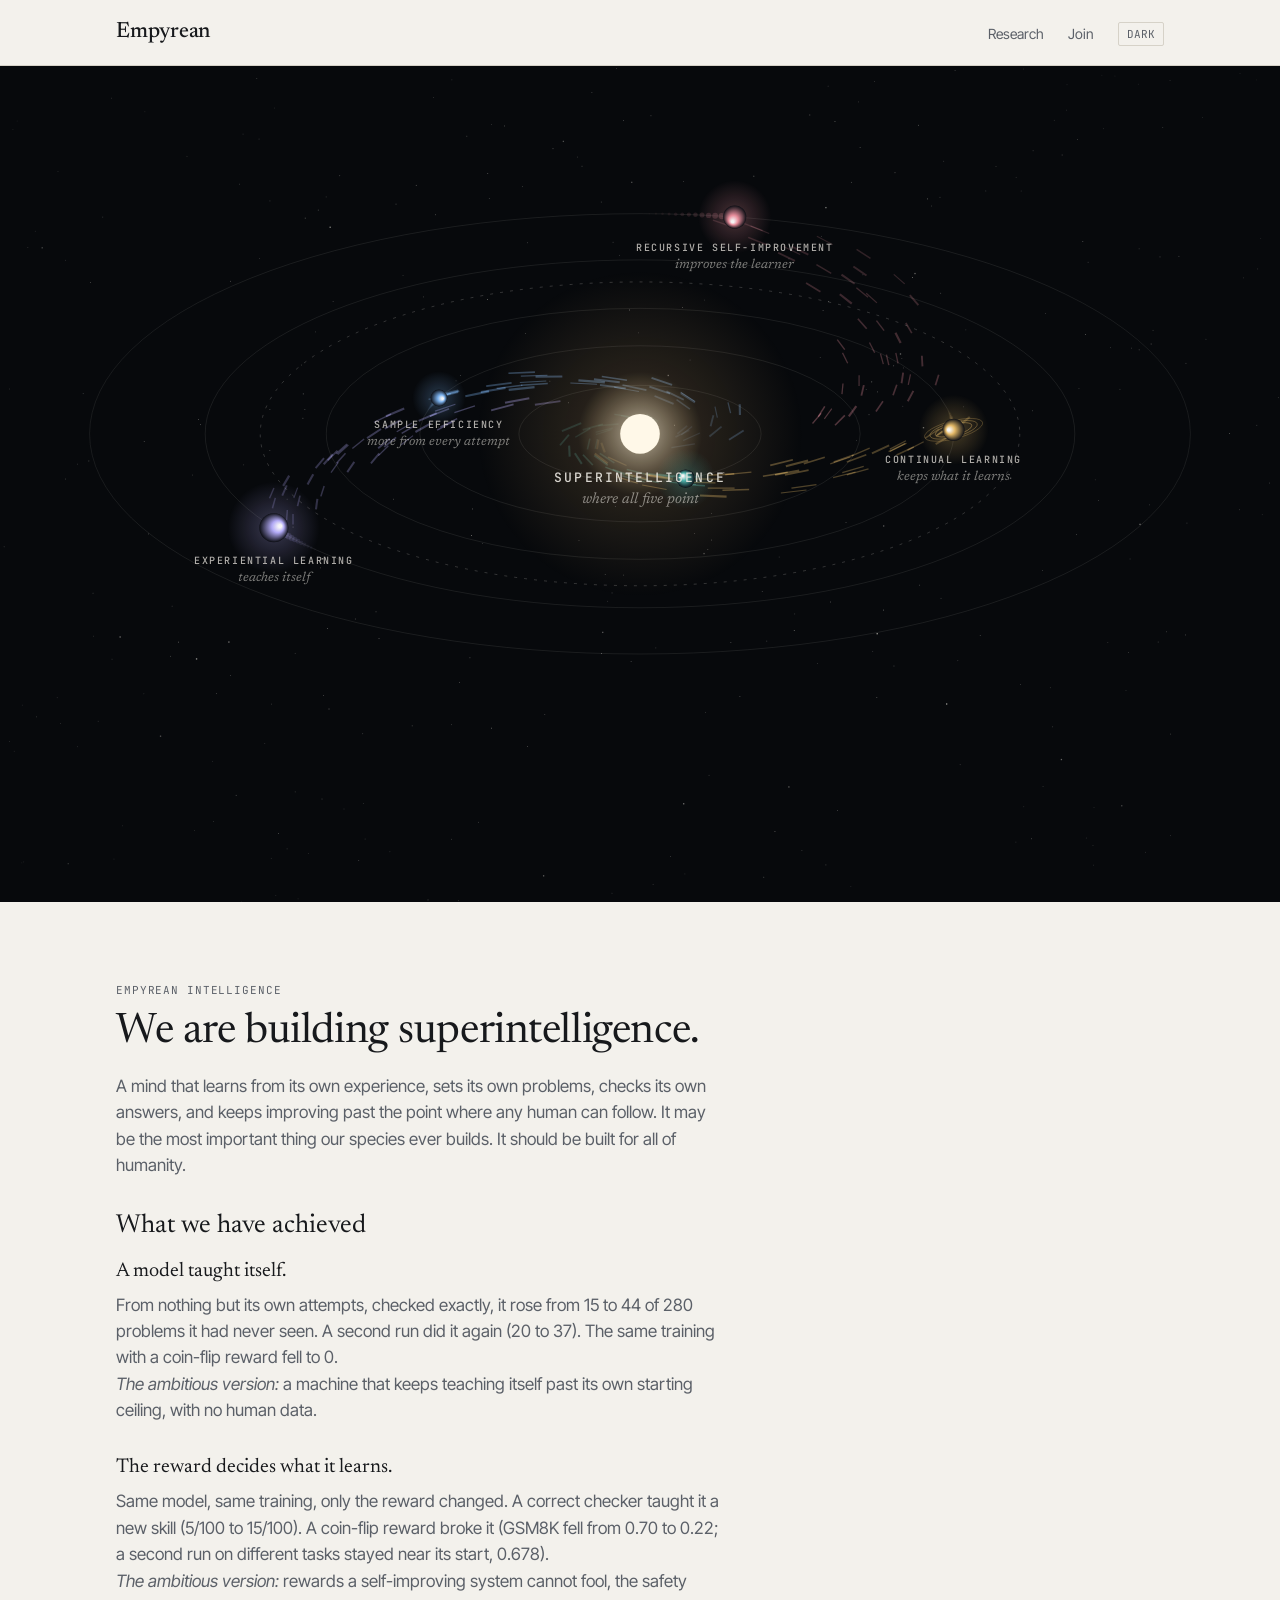
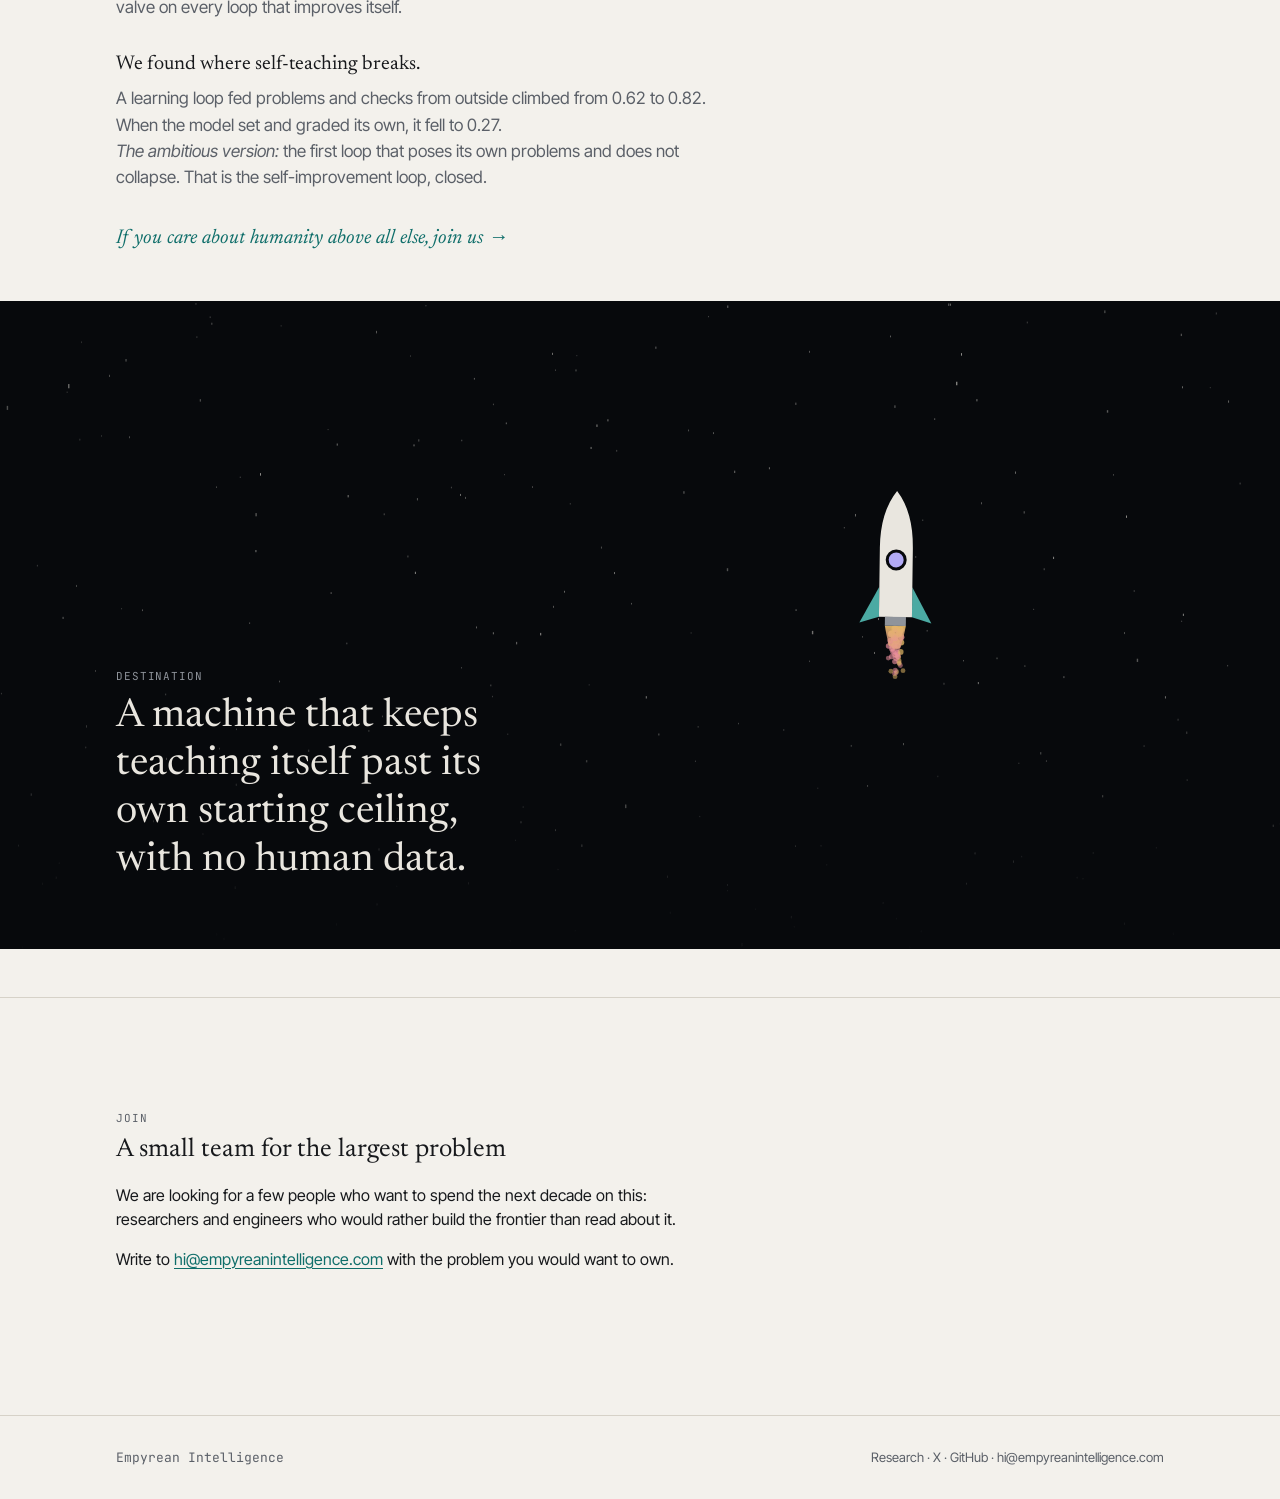
==== commit d5bb17c5: "Homepage: Destination band -- a rocket climbing past one ceiling after another Adds the destination " ====
--- a/index.html
+++ b/index.html
@@ -9,7 +9,7 @@
   <link rel="preconnect" href="https://fonts.googleapis.com">
   <link rel="preconnect" href="https://fonts.gstatic.com" crossorigin>
   <link href="https://fonts.googleapis.com/css2?family=Inter+Tight:ital,wght@0,400;0,500;0,600;1,400&family=JetBrains+Mono:wght@400;500;600&family=Newsreader:ital,opsz,wght@0,6..72,400;0,6..72,500;1,6..72,400&display=swap" rel="stylesheet">
-  <link rel="stylesheet" href="css/style.css?v=17">
+  <link rel="stylesheet" href="css/style.css?v=18">
 </head>
 <body>
 
@@ -80,6 +80,15 @@
       </div>
     </section>
 
+    <!-- Destination: a rocket climbing past one ceiling after another -->
+    <section id="destination" class="destination-space" aria-labelledby="destination-title">
+      <canvas class="rocket-canvas" data-rocket aria-hidden="true"></canvas>
+      <div class="container destination-copy">
+        <span class="eyebrow">Destination</span>
+        <h2 id="destination-title">A machine that keeps teaching itself past its own starting ceiling, with no human data.</h2>
+      </div>
+    </section>
+
     <hr class="section-rule">
 
     <!-- Join -->
@@ -114,5 +123,6 @@
 
   <script src="js/main.js"></script>
   <script src="js/orbit.js?v=15"></script>
+  <script src="js/rocket.js?v=1"></script>
 </body>
 </html>
--- a/css/style.css
+++ b/css/style.css
@@ -1350,3 +1350,62 @@
     align-items: baseline;
   }
 }
+
+/* Destination: the second deep-space band. Like the hero it is one world in both themes, so every color is explicit. */
+.destination-space {
+  position: relative;
+  min-height: 72vh;
+  min-height: 72svh;
+  overflow: hidden;
+  background: #07090C;
+  color: #E9E6DF;
+  display: flex;
+  align-items: flex-end;
+}
+
+.rocket-canvas {
+  position: absolute;
+  inset: 0;
+  width: 100%;
+  height: 100%;
+  display: block;
+}
+
+/* the edges fall away into space; the bottom darkens so the statement reads over the stars */
+.destination-space::after {
+  content: "";
+  position: absolute;
+  inset: 0;
+  pointer-events: none;
+  background:
+    radial-gradient(ellipse at 60% 45%, rgba(7, 9, 12, 0) 50%, rgba(7, 9, 12, 0.7) 100%),
+    linear-gradient(to top, rgba(7, 9, 12, 0.92) 0%, rgba(7, 9, 12, 0) 45%);
+}
+
+.destination-copy {
+  position: relative;
+  z-index: 1;
+  width: 100%;
+  padding-top: var(--space-6);
+  padding-bottom: var(--space-8);
+}
+
+.destination-copy .eyebrow {
+  color: #8F949B;
+}
+
+.destination-copy h2 {
+  font-family: var(--font-serif);
+  font-size: 1.75rem;
+  line-height: 1.2;
+  max-width: 22ch;
+  color: #E9E6DF;
+  text-wrap: balance;
+  margin: 0;
+}
+
+@media (min-width: 720px) {
+  .destination-copy h2 {
+    font-size: 2.5rem;
+  }
+}
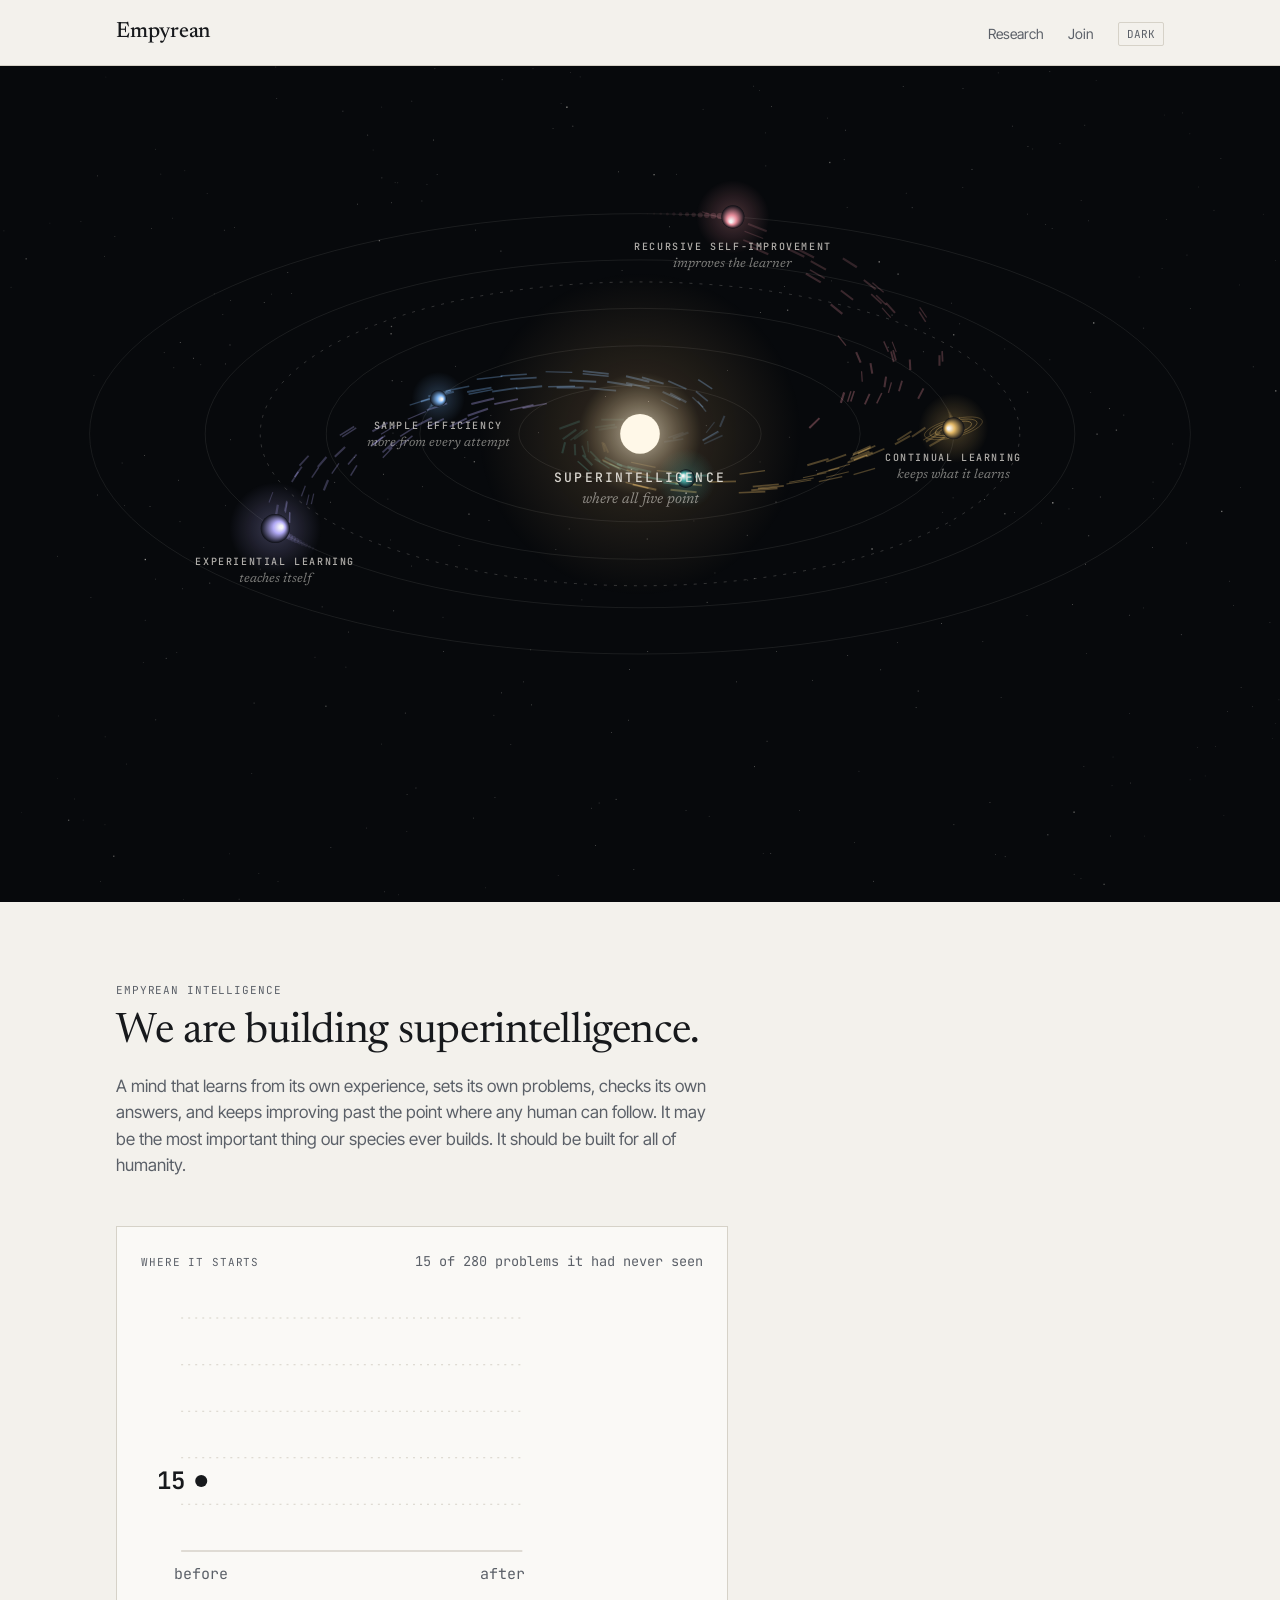
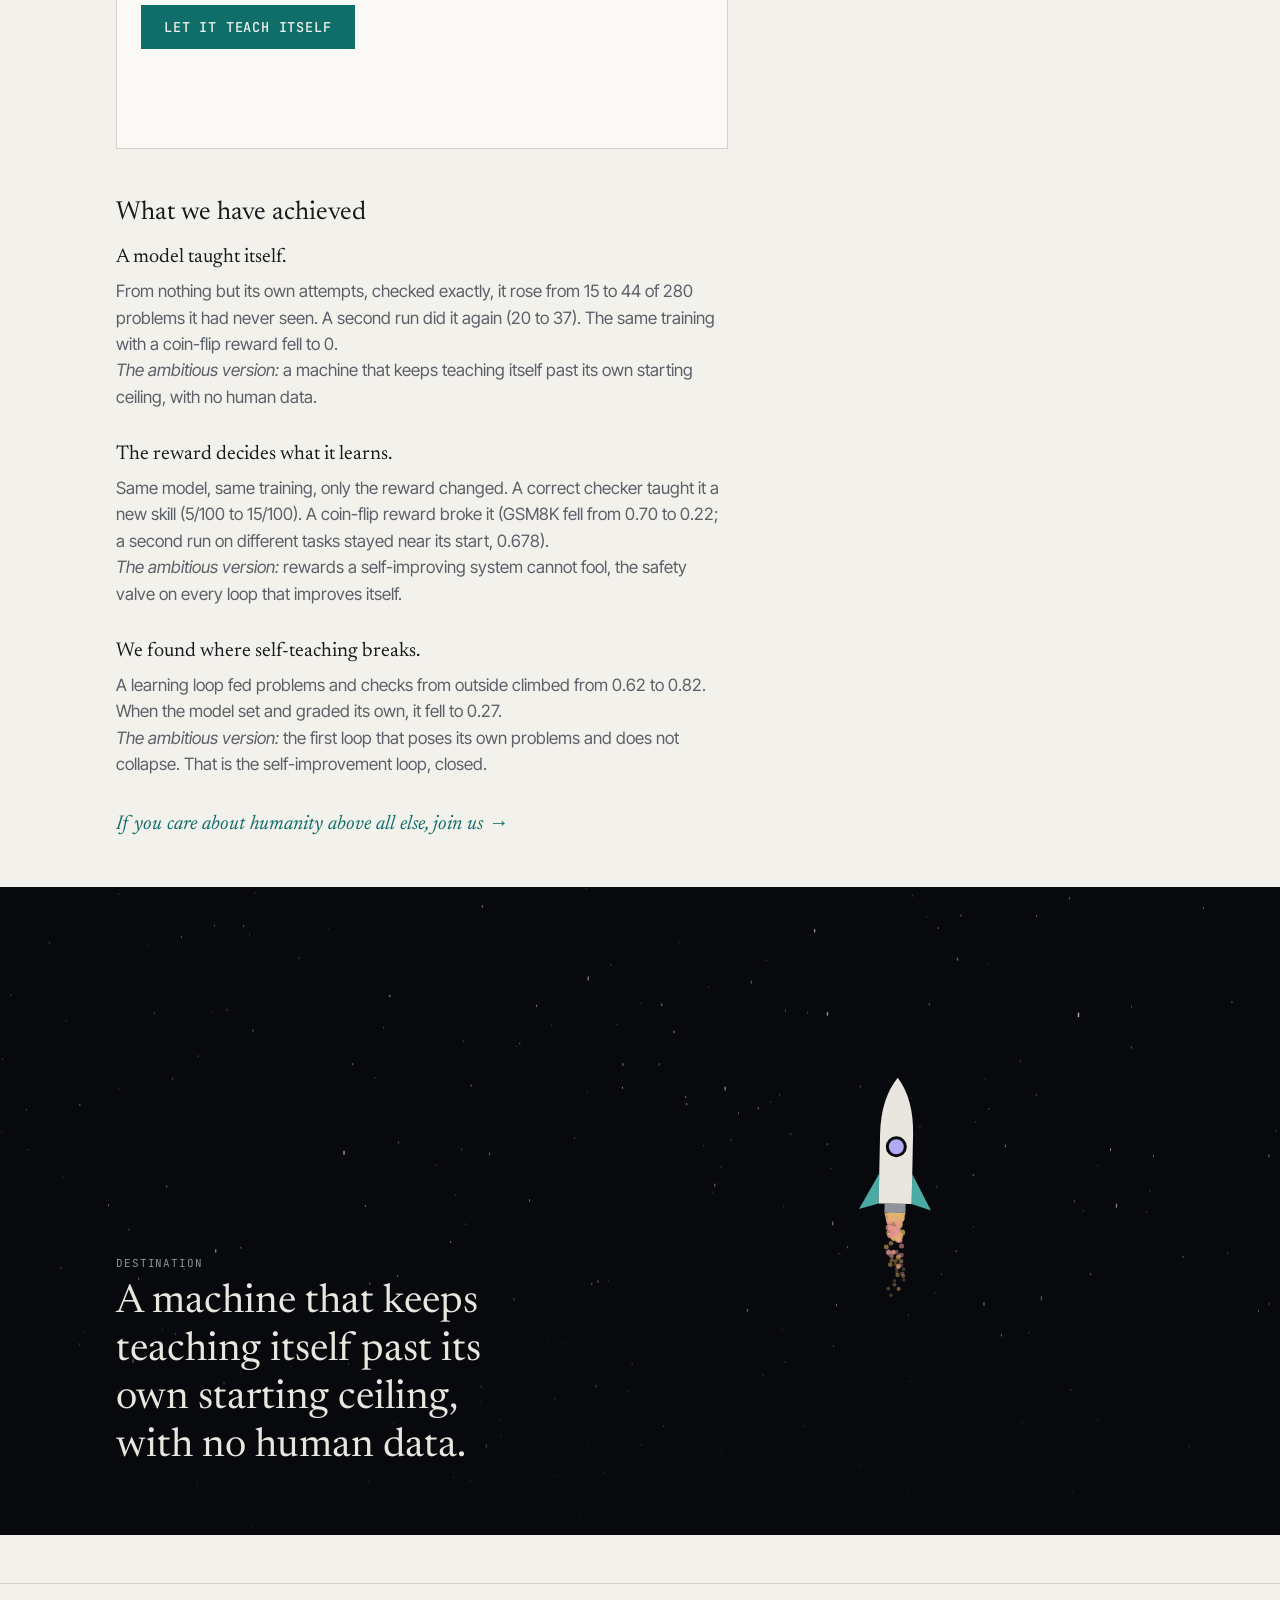
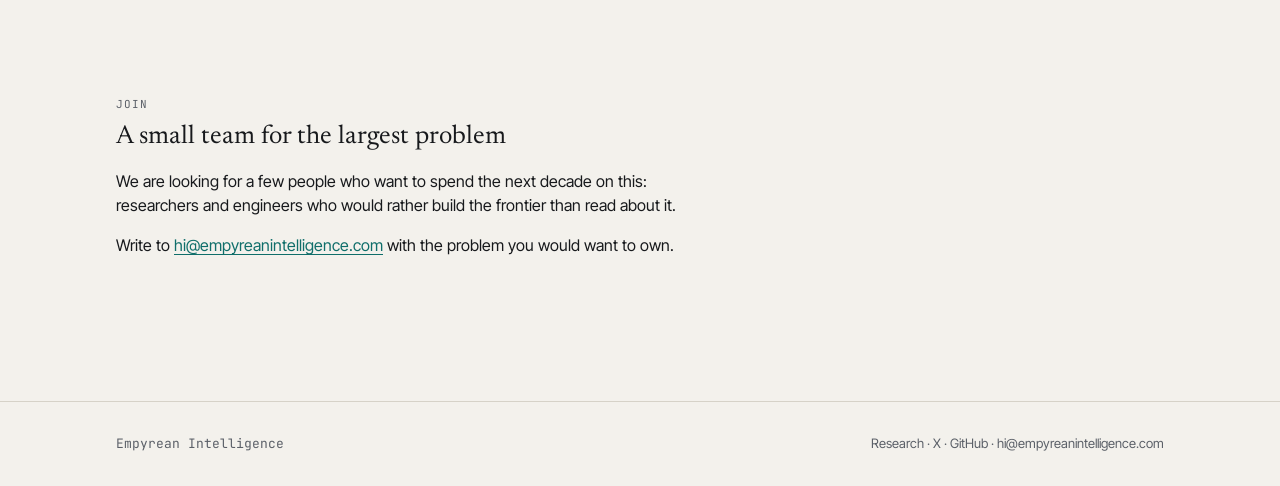
==== commit 614a885f: "Homepage: press to run -- the model teaches itself from 15 to 44 of 280; coin-flip reward falls to 0" ====
--- a/index.html
+++ b/index.html
@@ -9,7 +9,7 @@
   <link rel="preconnect" href="https://fonts.googleapis.com">
   <link rel="preconnect" href="https://fonts.gstatic.com" crossorigin>
   <link href="https://fonts.googleapis.com/css2?family=Inter+Tight:ital,wght@0,400;0,500;0,600;1,400&family=JetBrains+Mono:wght@400;500;600&family=Newsreader:ital,opsz,wght@0,6..72,400;0,6..72,500;1,6..72,400&display=swap" rel="stylesheet">
-  <link rel="stylesheet" href="css/style.css?v=18">
+  <link rel="stylesheet" href="css/style.css?v=19">
 </head>
 <body>
 
@@ -45,6 +45,43 @@
             improving past the point where any human can follow. It may be the most important thing our species ever
             builds. It should be built for all of humanity.
           </p>
+
+          <!-- The self-taught climb, press to run: experience_frontier_free_t4_v1 (seed 0) 15 -> 44 of 280; coin-flip 0 -->
+          <figure class="climb" data-climb>
+            <figcaption class="climb-head">
+              <span class="eyebrow">Where it starts</span>
+              <span class="climb-start">15 of 280 problems it had never seen</span>
+            </figcaption>
+            <svg class="climb-svg" viewBox="0 0 560 300" role="img"
+                 aria-label="Before: 15 of 280 unseen problems solved. After teaching itself from its own checked attempts: 44. The same training with a coin-flip reward: 0.">
+              <line class="climb-grid" x1="40" y1="30" x2="380" y2="30"/>
+              <line class="climb-grid" x1="40" y1="76.4" x2="380" y2="76.4"/>
+              <line class="climb-grid" x1="40" y1="122.8" x2="380" y2="122.8"/>
+              <line class="climb-grid" x1="40" y1="169.2" x2="380" y2="169.2"/>
+              <line class="climb-grid" x1="40" y1="215.6" x2="380" y2="215.6"/>
+              <line class="climb-axis" x1="40" y1="262" x2="380" y2="262"/>
+              <text class="climb-tick" x="60" y="290" text-anchor="middle">before</text>
+              <text class="climb-tick" x="360" y="290" text-anchor="middle">after</text>
+              <path class="climb-path climb-up" d="M60 192.4 L360 57.8"/>
+              <path class="climb-path climb-down" d="M60 192.4 L360 262"/>
+              <circle class="climb-dot-start" cx="60" cy="192.4" r="6"/>
+              <text class="climb-num climb-num-start" x="44" y="200" text-anchor="end">15</text>
+              <g class="climb-end">
+                <circle class="climb-dot-up" cx="360" cy="57.8" r="7"/>
+                <text class="climb-num climb-num-up" x="378" y="70" data-count-from="15" data-count-to="44">44</text>
+                <circle class="climb-dot-down" cx="360" cy="262" r="5"/>
+                <text class="climb-num climb-num-down" x="378" y="270" data-count-from="15" data-count-to="0">0</text>
+              </g>
+              <g class="climb-late">
+                <text class="climb-label climb-label-up" x="378" y="94">its own checked attempts</text>
+                <text class="climb-label climb-label-down" x="378" y="240">coin-flip reward</text>
+              </g>
+            </svg>
+            <div class="climb-actions">
+              <button type="button" class="climb-run" data-climb-run data-again="Again" hidden>Let it teach itself</button>
+            </div>
+            <p class="climb-line" data-climb-line>It taught itself.</p>
+          </figure>
 
           <h2>What we have achieved</h2>
 
@@ -124,5 +161,6 @@
   <script src="js/main.js"></script>
   <script src="js/orbit.js?v=15"></script>
   <script src="js/rocket.js?v=1"></script>
+  <script src="js/climb.js?v=1"></script>
 </body>
 </html>
--- a/css/style.css
+++ b/css/style.css
@@ -1409,3 +1409,188 @@
     font-size: 2.5rem;
   }
 }
+
+/* ==========================================================================
+   The self-taught climb: press to run (homepage). Without JS the final chart
+   shows; with JS it starts at "before" and draws the climb on press.
+   ========================================================================== */
+.climb {
+  margin: var(--space-6) 0 var(--space-6);
+  padding: var(--space-3) var(--space-3) var(--space-4);
+  border: 1px solid var(--rule);
+  background: var(--surface-subtle);
+}
+
+.climb-head {
+  display: flex;
+  flex-wrap: wrap;
+  align-items: baseline;
+  justify-content: space-between;
+  gap: var(--space-1) var(--space-2);
+}
+
+.climb-head .eyebrow {
+  margin: 0;
+}
+
+.climb-start {
+  font-family: var(--font-mono);
+  font-size: 0.85rem;
+  color: var(--muted);
+}
+
+.climb-svg {
+  display: block;
+  width: 100%;
+  height: auto;
+  margin-top: var(--space-2);
+  overflow: visible;
+}
+
+.climb-grid {
+  stroke: var(--rule);
+  stroke-width: 1;
+  stroke-dasharray: 2 5;
+}
+
+.climb-axis {
+  stroke: var(--rule);
+  stroke-width: 1.5;
+}
+
+.climb-tick,
+.climb-label {
+  font-family: var(--font-mono);
+  font-size: 15px;
+  fill: var(--muted);
+}
+
+.climb-num {
+  font-family: var(--font-mono);
+  font-weight: 600;
+  font-variant-numeric: tabular-nums;
+}
+
+.climb-num-start {
+  font-size: 24px;
+  fill: var(--ink);
+}
+
+.climb-num-up {
+  font-size: 40px;
+  fill: var(--signal);
+}
+
+.climb-num-down {
+  font-size: 24px;
+  fill: var(--warning);
+}
+
+.climb-label-up {
+  fill: var(--signal);
+}
+
+.climb-label-down {
+  fill: var(--warning);
+}
+
+.climb-path {
+  fill: none;
+  stroke-linecap: round;
+}
+
+.climb-up {
+  stroke: var(--signal);
+  stroke-width: 4;
+}
+
+.climb-down {
+  stroke: var(--warning);
+  stroke-width: 2.5;
+}
+
+.climb-dot-start {
+  fill: var(--ink);
+}
+
+.climb-dot-up {
+  fill: var(--signal);
+}
+
+.climb-dot-down {
+  fill: var(--warning);
+}
+
+.climb-actions {
+  margin-top: var(--space-2);
+}
+
+.climb-run {
+  font-family: var(--font-mono);
+  font-size: 0.85rem;
+  font-weight: 500;
+  letter-spacing: 0.06em;
+  text-transform: uppercase;
+  padding: 12px 22px;
+  border: 1px solid var(--signal);
+  background: var(--signal);
+  color: var(--bg);
+  cursor: pointer;
+}
+
+.climb-run:hover {
+  filter: brightness(1.1);
+}
+
+.climb-run[hidden] {
+  display: none;
+}
+
+.climb-line {
+  font-family: var(--font-serif);
+  font-size: clamp(1.6rem, 4vw, 2.25rem);
+  line-height: 1.2;
+  margin: var(--space-3) 0 0;
+  color: var(--ink);
+}
+
+/* JS-enhanced: the start state, then the run */
+.climb--ready .climb-path {
+  stroke-dasharray: var(--len);
+  stroke-dashoffset: var(--len);
+}
+
+.climb--ready .climb-end,
+.climb--ready .climb-late,
+.climb--ready .climb-line {
+  opacity: 0;
+}
+
+.climb--ready.climb--ran .climb-path {
+  stroke-dashoffset: 0;
+  transition: stroke-dashoffset 1.6s cubic-bezier(0.3, 0.7, 0.2, 1);
+}
+
+.climb--ready.climb--ran .climb-end {
+  opacity: 1;
+  transition: opacity 0.3s ease;
+}
+
+.climb--ready.climb--ran .climb-late {
+  opacity: 1;
+  transition: opacity 0.5s ease 1.4s;
+}
+
+.climb--ready .climb-line.is-on {
+  opacity: 1;
+  transition: opacity 0.7s ease;
+}
+
+@media (prefers-reduced-motion: reduce) {
+  .climb--ready.climb--ran .climb-path,
+  .climb--ready.climb--ran .climb-end,
+  .climb--ready.climb--ran .climb-late,
+  .climb--ready .climb-line.is-on {
+    transition: none;
+  }
+}
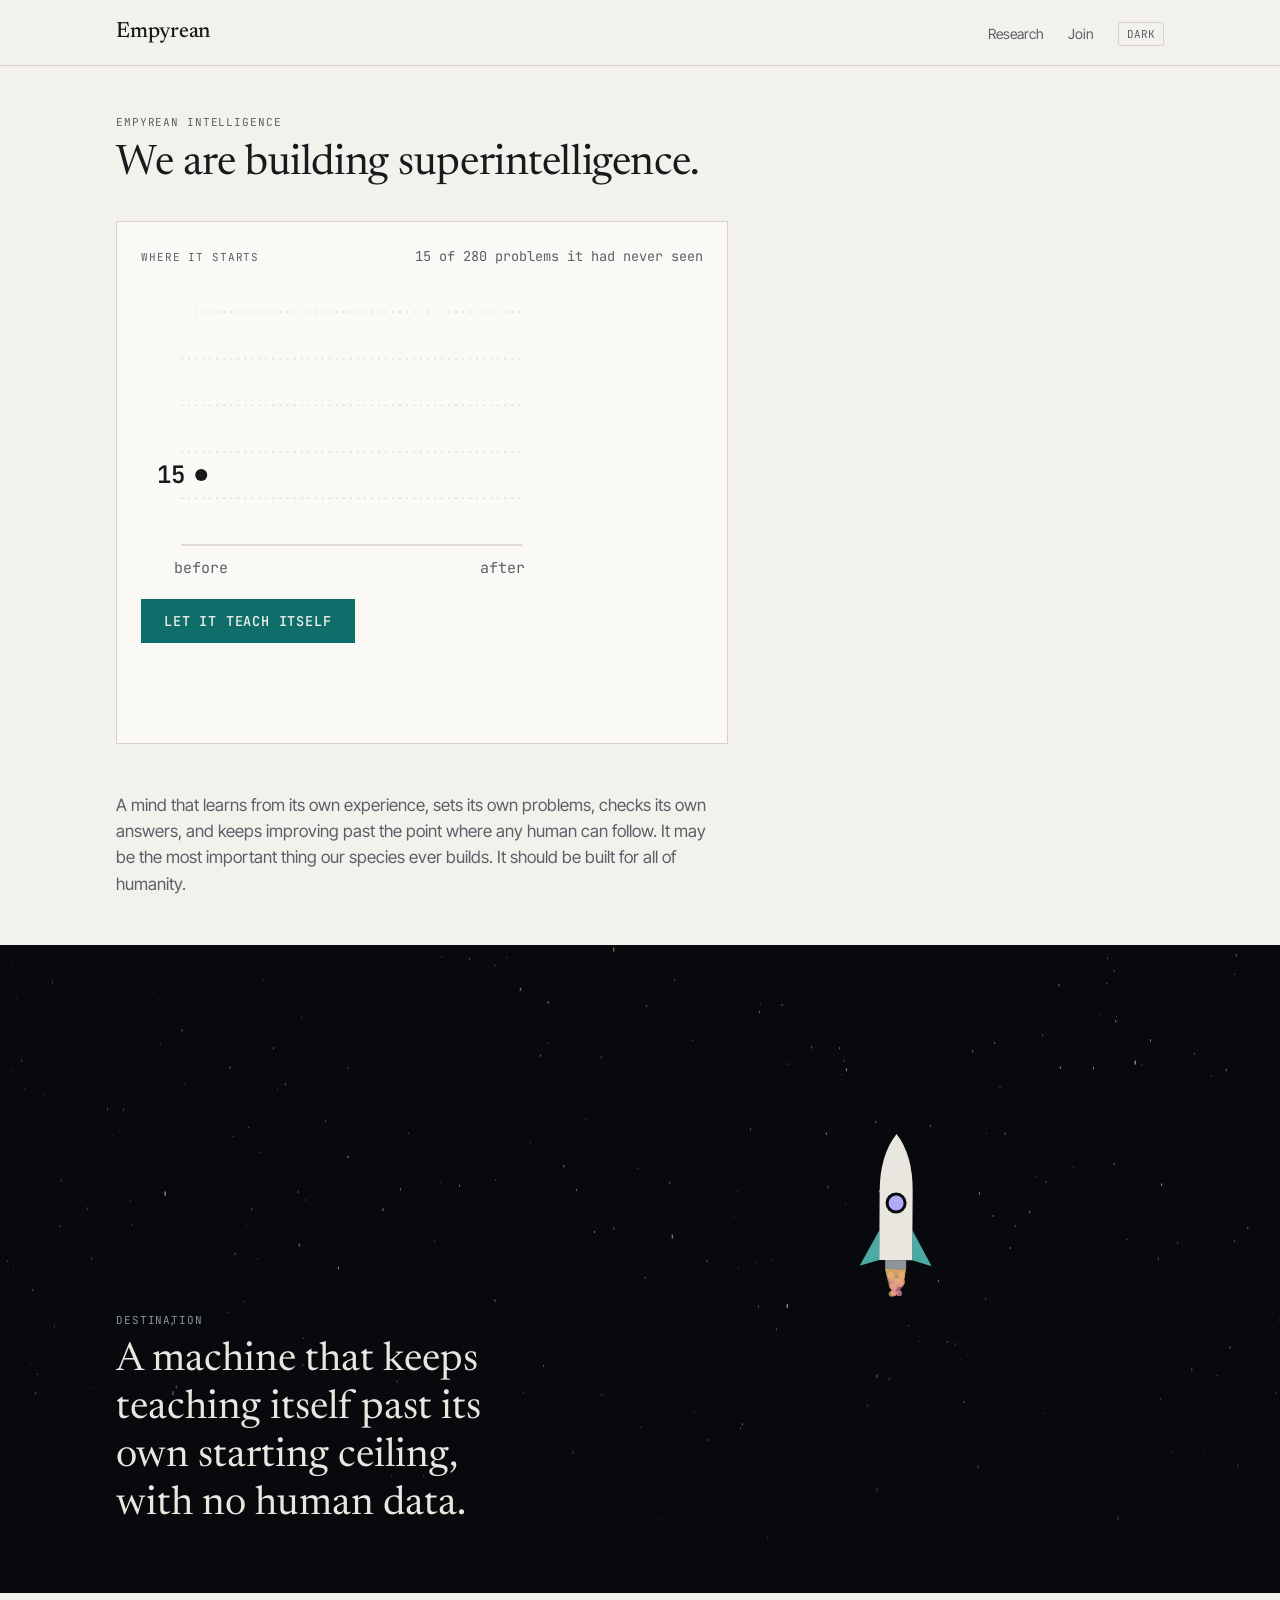
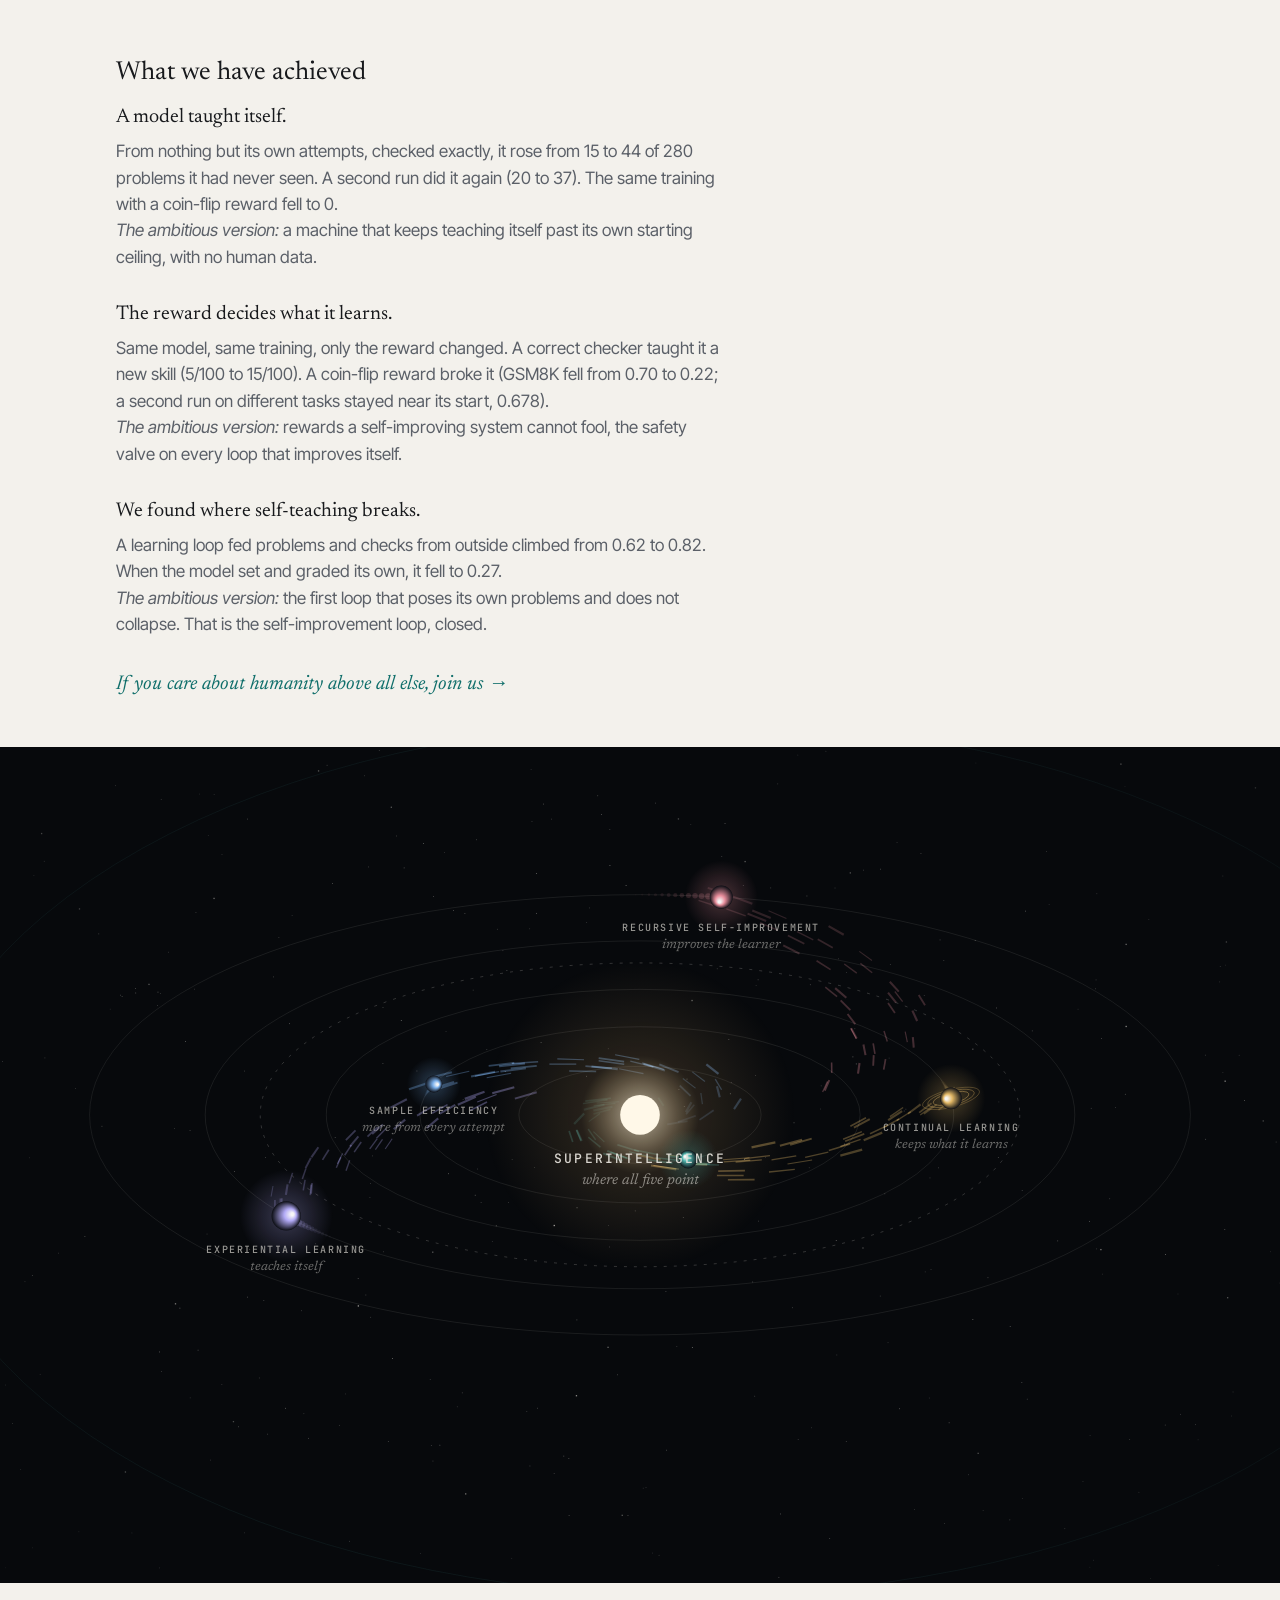
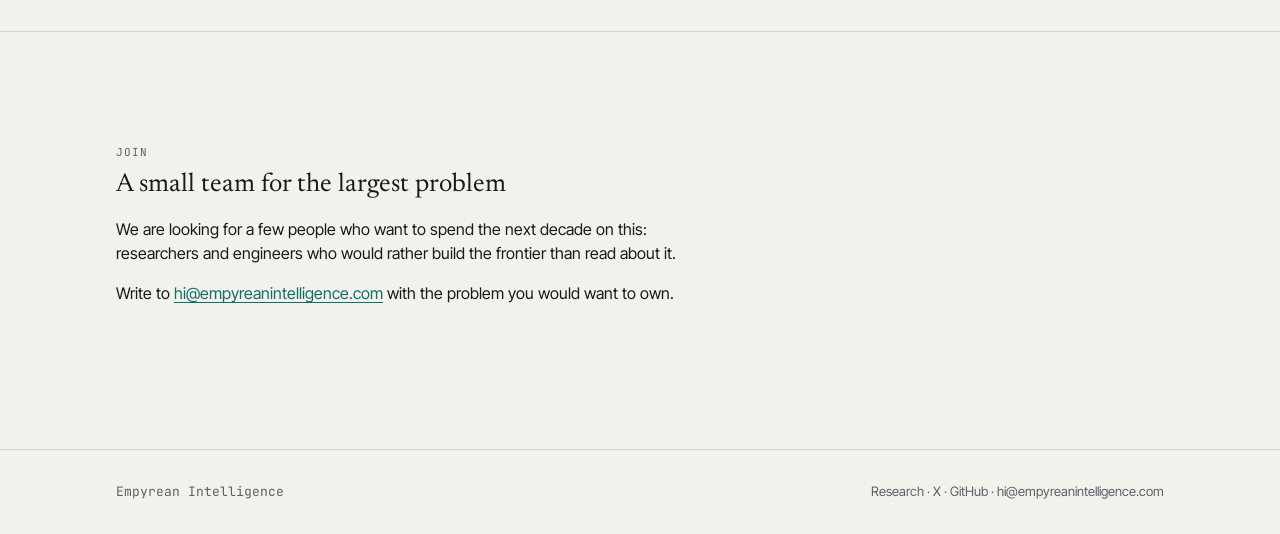
==== commit 08c611e9: "Homepage: the climb first -- headline and press-to-run chart open the page; destination band second;" ====
--- a/index.html
+++ b/index.html
@@ -9,7 +9,7 @@
   <link rel="preconnect" href="https://fonts.googleapis.com">
   <link rel="preconnect" href="https://fonts.gstatic.com" crossorigin>
   <link href="https://fonts.googleapis.com/css2?family=Inter+Tight:ital,wght@0,400;0,500;0,600;1,400&family=JetBrains+Mono:wght@400;500;600&family=Newsreader:ital,opsz,wght@0,6..72,400;0,6..72,500;1,6..72,400&display=swap" rel="stylesheet">
-  <link rel="stylesheet" href="css/style.css?v=19">
+  <link rel="stylesheet" href="css/style.css?v=20">
 </head>
 <body>
 
@@ -28,23 +28,12 @@
   </header>
 
   <main class="site-main">
-    <!-- Hero -->
-    <section class="hero-space" aria-label="The path to superintelligence">
-      <canvas class="orbit-canvas" data-orbit aria-hidden="true"></canvas>
-      <div class="orbit-tip" aria-hidden="true" hidden></div>
-    </section>
-
-    <!-- Mission -->
+    <!-- Mission: the statement and the self-taught climb are the first thing a visitor sees (user, 2026-11-20) -->
     <section id="mission" class="hero mission">
       <div class="container">
         <div class="prose">
           <span class="eyebrow">Empyrean Intelligence</span>
           <h1 class="hero-mission">We are building superintelligence.</h1>
-          <p class="hero-position">
-            A mind that learns from its own experience, sets its own problems, checks its own answers, and keeps
-            improving past the point where any human can follow. It may be the most important thing our species ever
-            builds. It should be built for all of humanity.
-          </p>
 
           <!-- The self-taught climb, press to run: experience_frontier_free_t4_v1 (seed 0) 15 -> 44 of 280; coin-flip 0 -->
           <figure class="climb" data-climb>
@@ -83,6 +72,28 @@
             <p class="climb-line" data-climb-line>It taught itself.</p>
           </figure>
 
+          <p class="hero-position">
+            A mind that learns from its own experience, sets its own problems, checks its own answers, and keeps
+            improving past the point where any human can follow. It may be the most important thing our species ever
+            builds. It should be built for all of humanity.
+          </p>
+        </div>
+      </div>
+    </section>
+
+    <!-- Destination: a rocket climbing past one ceiling after another (second screen since 2026-11-20) -->
+    <section id="destination" class="destination-space" aria-labelledby="destination-title">
+      <canvas class="rocket-canvas" data-rocket aria-hidden="true"></canvas>
+      <div class="container destination-copy">
+        <span class="eyebrow">Destination</span>
+        <h2 id="destination-title">A machine that keeps teaching itself past its own starting ceiling, with no human data.</h2>
+      </div>
+    </section>
+
+    <!-- What we have achieved -->
+    <section id="achieved" class="achieved">
+      <div class="container">
+        <div class="prose">
           <h2>What we have achieved</h2>
 
           <h3>A model taught itself.</h3>
@@ -117,13 +128,10 @@
       </div>
     </section>
 
-    <!-- Destination: a rocket climbing past one ceiling after another -->
-    <section id="destination" class="destination-space" aria-labelledby="destination-title">
-      <canvas class="rocket-canvas" data-rocket aria-hidden="true"></canvas>
-      <div class="container destination-copy">
-        <span class="eyebrow">Destination</span>
-        <h2 id="destination-title">A machine that keeps teaching itself past its own starting ceiling, with no human data.</h2>
-      </div>
+    <!-- The path: the orbit, last before Join (user, 2026-11-20) -->
+    <section class="hero-space" aria-label="The path to superintelligence">
+      <canvas class="orbit-canvas" data-orbit aria-hidden="true"></canvas>
+      <div class="orbit-tip" aria-hidden="true" hidden></div>
     </section>
 
     <hr class="section-rule">
--- a/css/style.css
+++ b/css/style.css
@@ -375,9 +375,20 @@
   color: #8F949B;
 }
 
-/* Mission: the statement, on the page's own ground, directly under the orbit */
+/* Mission: the first section on the page since 2026-11-20 -- the statement, the climb, then the paragraph */
 .mission {
-  padding-top: var(--space-10);
+  padding-top: var(--space-6);
+  padding-bottom: var(--space-6);
+}
+
+/* the climb sits directly under the headline, so it needs less air above it than it did under a paragraph */
+.mission .hero-mission + .climb {
+  margin-top: var(--space-4);
+}
+
+/* What we have achieved: its own section, after the destination band */
+.achieved {
+  padding-top: var(--space-8);
   padding-bottom: var(--space-6);
 }
 
@@ -1443,8 +1454,16 @@
   display: block;
   width: 100%;
   height: auto;
+  max-height: 44vh;   /* first screen: on short laptop screens the button stays above the fold; the drawing scales, centred */
   margin-top: var(--space-2);
   overflow: visible;
+}
+
+/* short screens (768 px laptops): the payoff line must land above the fold too */
+@media (max-height: 720px) {
+  .climb-svg {
+    max-height: 34vh;
+  }
 }
 
 .climb-grid {
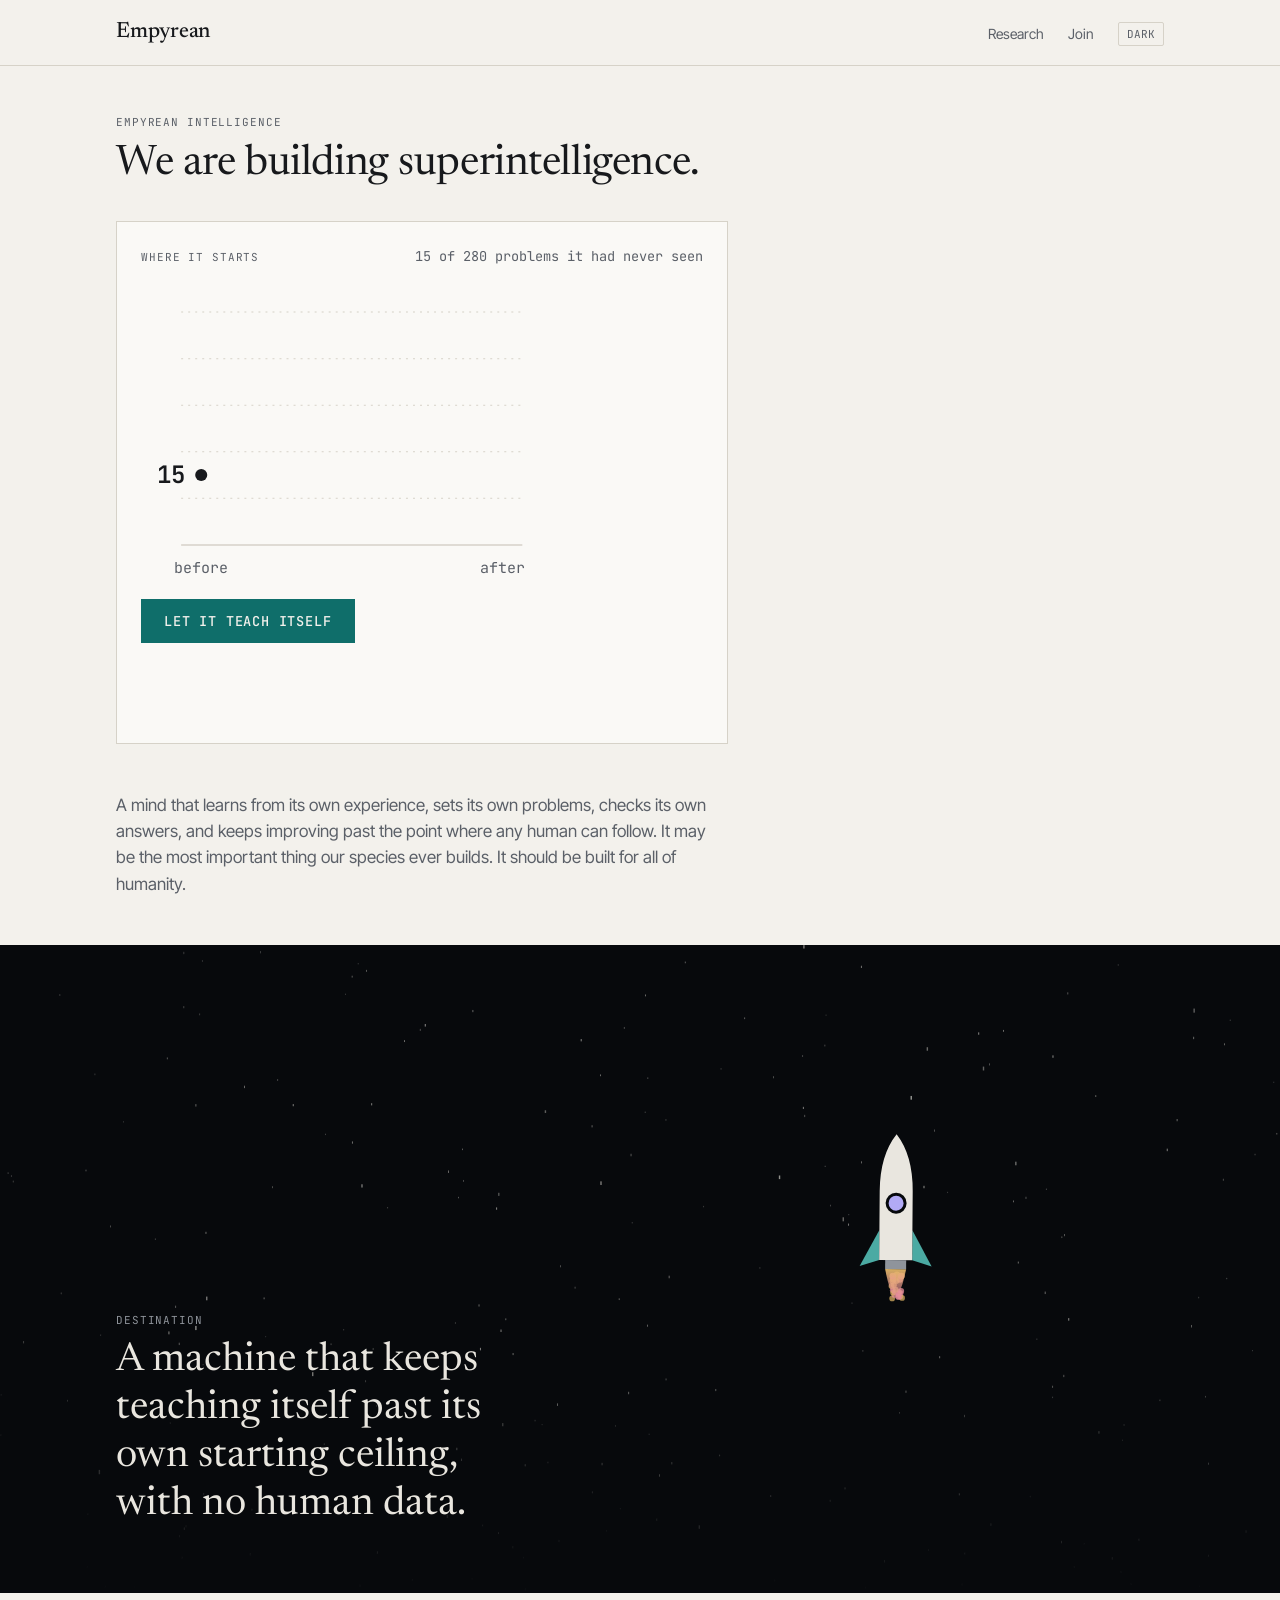
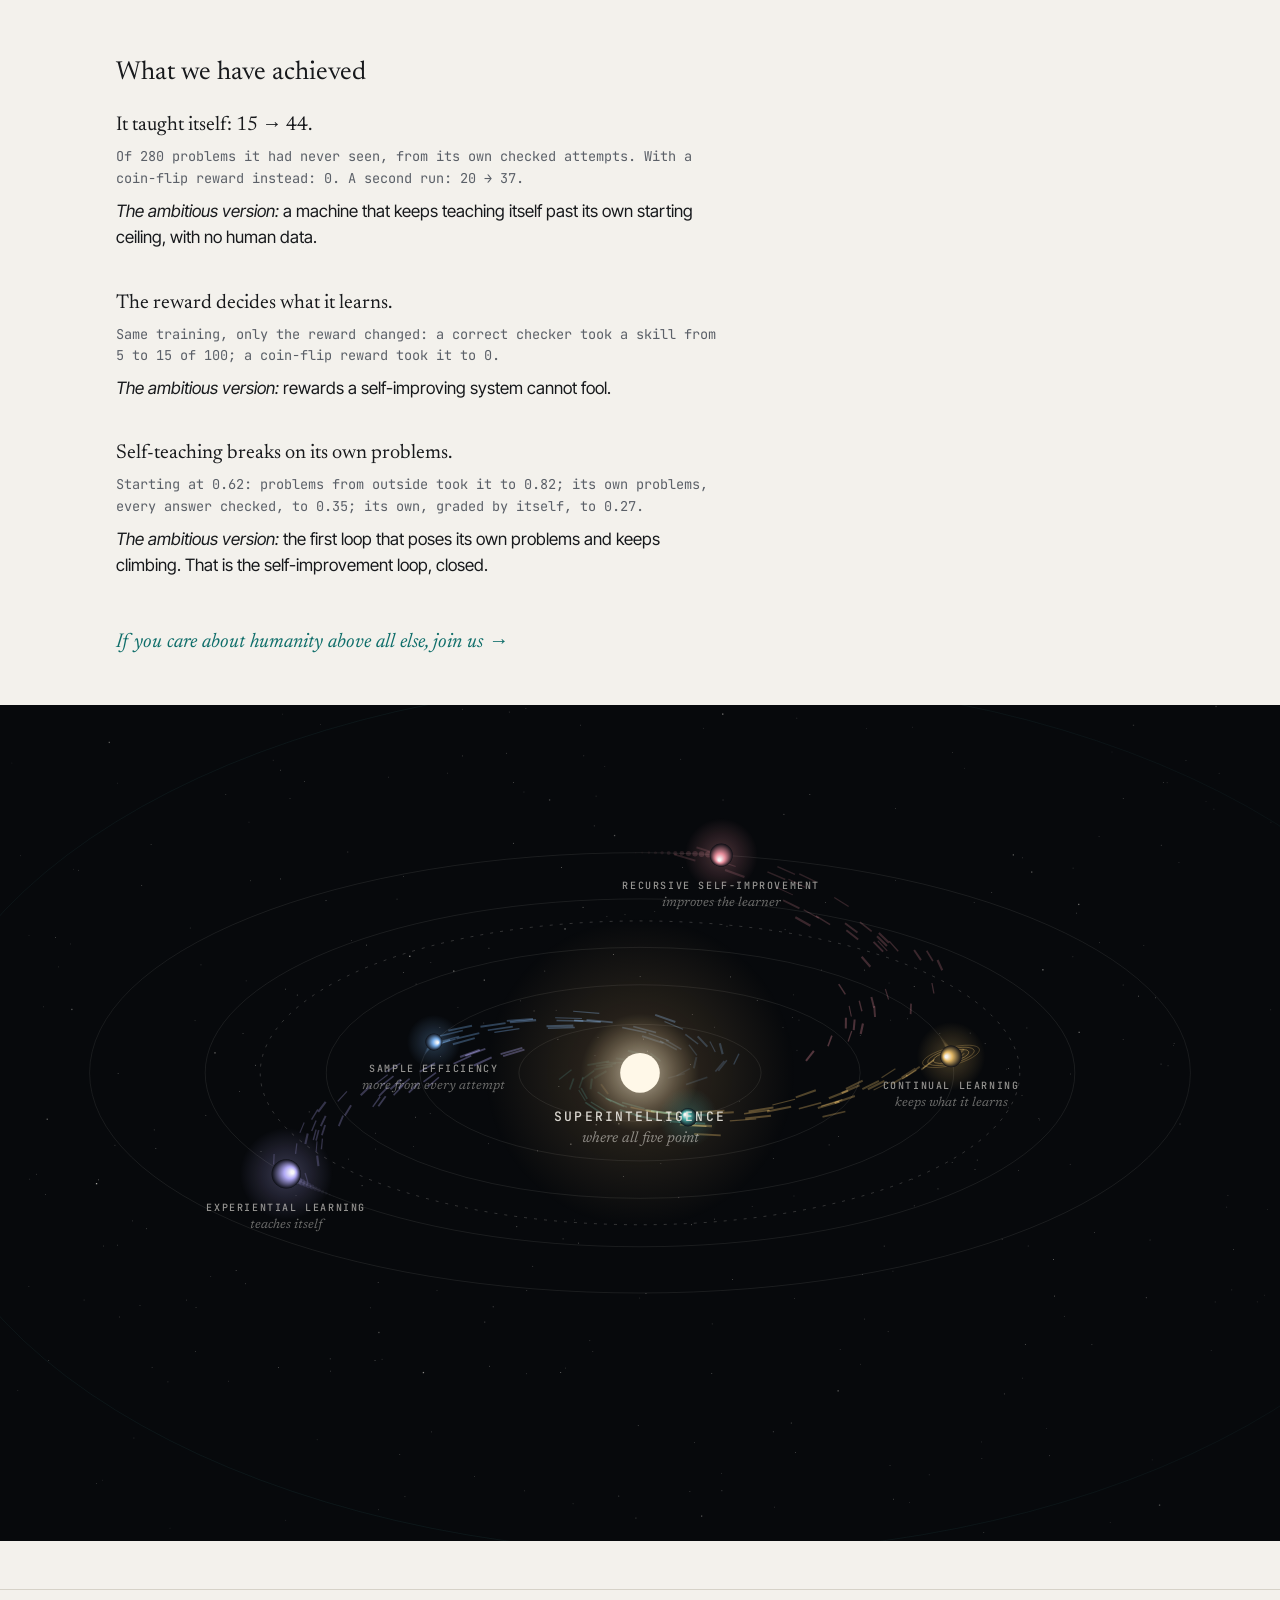
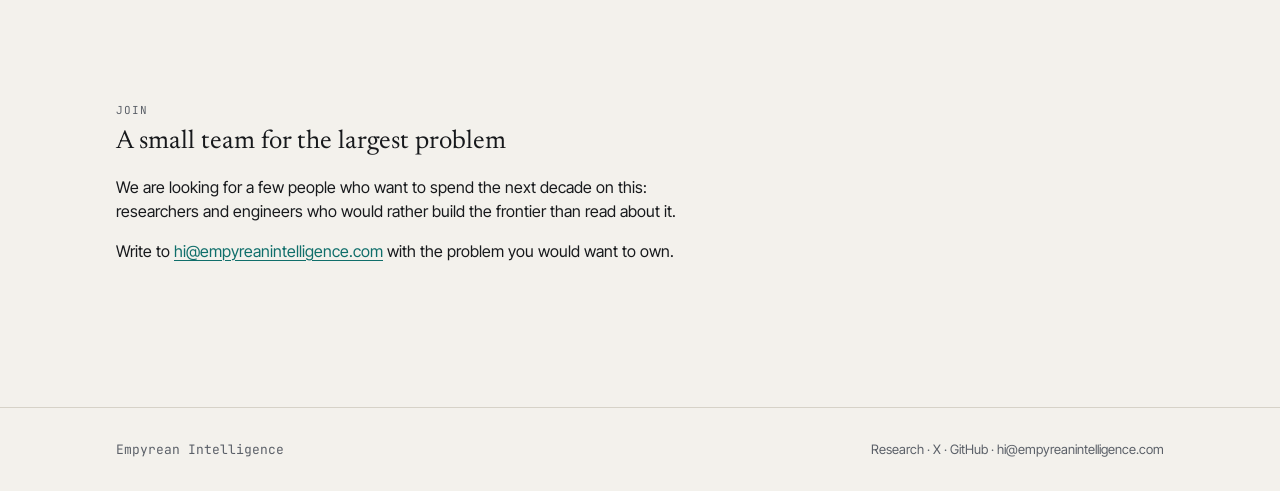
==== commit ea34bca6: "Homepage results: short headlines, one proof line each; reward result on one test for both arms; sel" ====
--- a/index.html
+++ b/index.html
@@ -9,7 +9,7 @@
   <link rel="preconnect" href="https://fonts.googleapis.com">
   <link rel="preconnect" href="https://fonts.gstatic.com" crossorigin>
   <link href="https://fonts.googleapis.com/css2?family=Inter+Tight:ital,wght@0,400;0,500;0,600;1,400&family=JetBrains+Mono:wght@400;500;600&family=Newsreader:ital,opsz,wght@0,6..72,400;0,6..72,500;1,6..72,400&display=swap" rel="stylesheet">
-  <link rel="stylesheet" href="css/style.css?v=20">
+  <link rel="stylesheet" href="css/style.css?v=21">
 </head>
 <body>
 
@@ -96,30 +96,30 @@
         <div class="prose">
           <h2>What we have achieved</h2>
 
-          <h3>A model taught itself.</h3>
-          <p class="hero-position">
-            From nothing but its own attempts, checked exactly, it rose from 15 to 44 of 280 problems it had never
-            seen. A second run did it again (20 to 37). The same training with a coin-flip reward fell to 0.
-            <br><em>The ambitious version:</em> a machine that keeps teaching itself past its own starting ceiling,
-            with no human data.
-          </p>
+          <!-- Short headlines, one proof line each (user-approved text, 2026-11-20). Sources: experience_frontier_free_t4_v1
+               and its seed-1 replicate; rl_depth_loop_v1 depth-4 skill, account A; proposer_solver_externalisation_v2 run A -->
+          <div class="result">
+            <h3>It taught itself: 15 &rarr; 44.</h3>
+            <p class="result-proof">Of 280 problems it had never seen, from its own checked attempts. With a coin-flip reward
+              instead: 0. A second run: 20 &rarr; 37.</p>
+            <p class="result-ambition"><em>The ambitious version:</em> a machine that keeps teaching itself past its own
+              starting ceiling, with no human data.</p>
+          </div>
 
-          <h3>The reward decides what it learns.</h3>
-          <p class="hero-position">
-            Same model, same training, only the reward changed. A correct checker taught it a new skill (5/100 to
-            15/100). A coin-flip reward broke it (GSM8K fell from 0.70 to 0.22; a second run on different tasks stayed
-            near its start, 0.678).
-            <br><em>The ambitious version:</em> rewards a self-improving system cannot fool, the safety valve on every
-            loop that improves itself.
-          </p>
+          <div class="result">
+            <h3>The reward decides what it learns.</h3>
+            <p class="result-proof">Same training, only the reward changed: a correct checker took a skill from 5 to 15 of 100;
+              a coin-flip reward took it to 0.</p>
+            <p class="result-ambition"><em>The ambitious version:</em> rewards a self-improving system cannot fool.</p>
+          </div>
 
-          <h3>We found where self-teaching breaks.</h3>
-          <p class="hero-position">
-            A learning loop fed problems and checks from outside climbed from 0.62 to 0.82. When the model set and
-            graded its own, it fell to 0.27.
-            <br><em>The ambitious version:</em> the first loop that poses its own problems and does not collapse. That
-            is the self-improvement loop, closed.
-          </p>
+          <div class="result">
+            <h3>Self-teaching breaks on its own problems.</h3>
+            <p class="result-proof">Starting at 0.62: problems from outside took it to 0.82; its own problems, every answer
+              checked, to 0.35; its own, graded by itself, to 0.27.</p>
+            <p class="result-ambition"><em>The ambitious version:</em> the first loop that poses its own problems and keeps
+              climbing. That is the self-improvement loop, closed.</p>
+          </div>
 
           <p class="mission-cta">
             <a href="#join">If you care about humanity above all else, join us &rarr;</a>
--- a/css/style.css
+++ b/css/style.css
@@ -392,6 +392,39 @@
   padding-bottom: var(--space-6);
 }
 
+/* each result: a short headline, one small proof line, one ambitious line (user, 2026-11-20) */
+.achieved h2 + .result {
+  margin-top: var(--space-3);
+}
+
+.result + .result {
+  margin-top: var(--space-5);
+}
+
+.result h3 {
+  margin-bottom: var(--space-1);
+  text-wrap: balance;
+}
+
+.result-proof {
+  font-family: var(--font-mono);
+  font-size: 0.85rem;
+  line-height: 1.6;
+  color: var(--muted);
+  margin: 0 0 var(--space-1);
+}
+
+.result-ambition {
+  font-size: 1.0625rem;
+  line-height: 1.55;
+  color: var(--ink);
+  margin: 0;
+}
+
+.achieved .mission-cta {
+  margin-top: var(--space-6);
+}
+
 .mission .hero-mission {
   font-size: 1.75rem;
   line-height: 1.2;
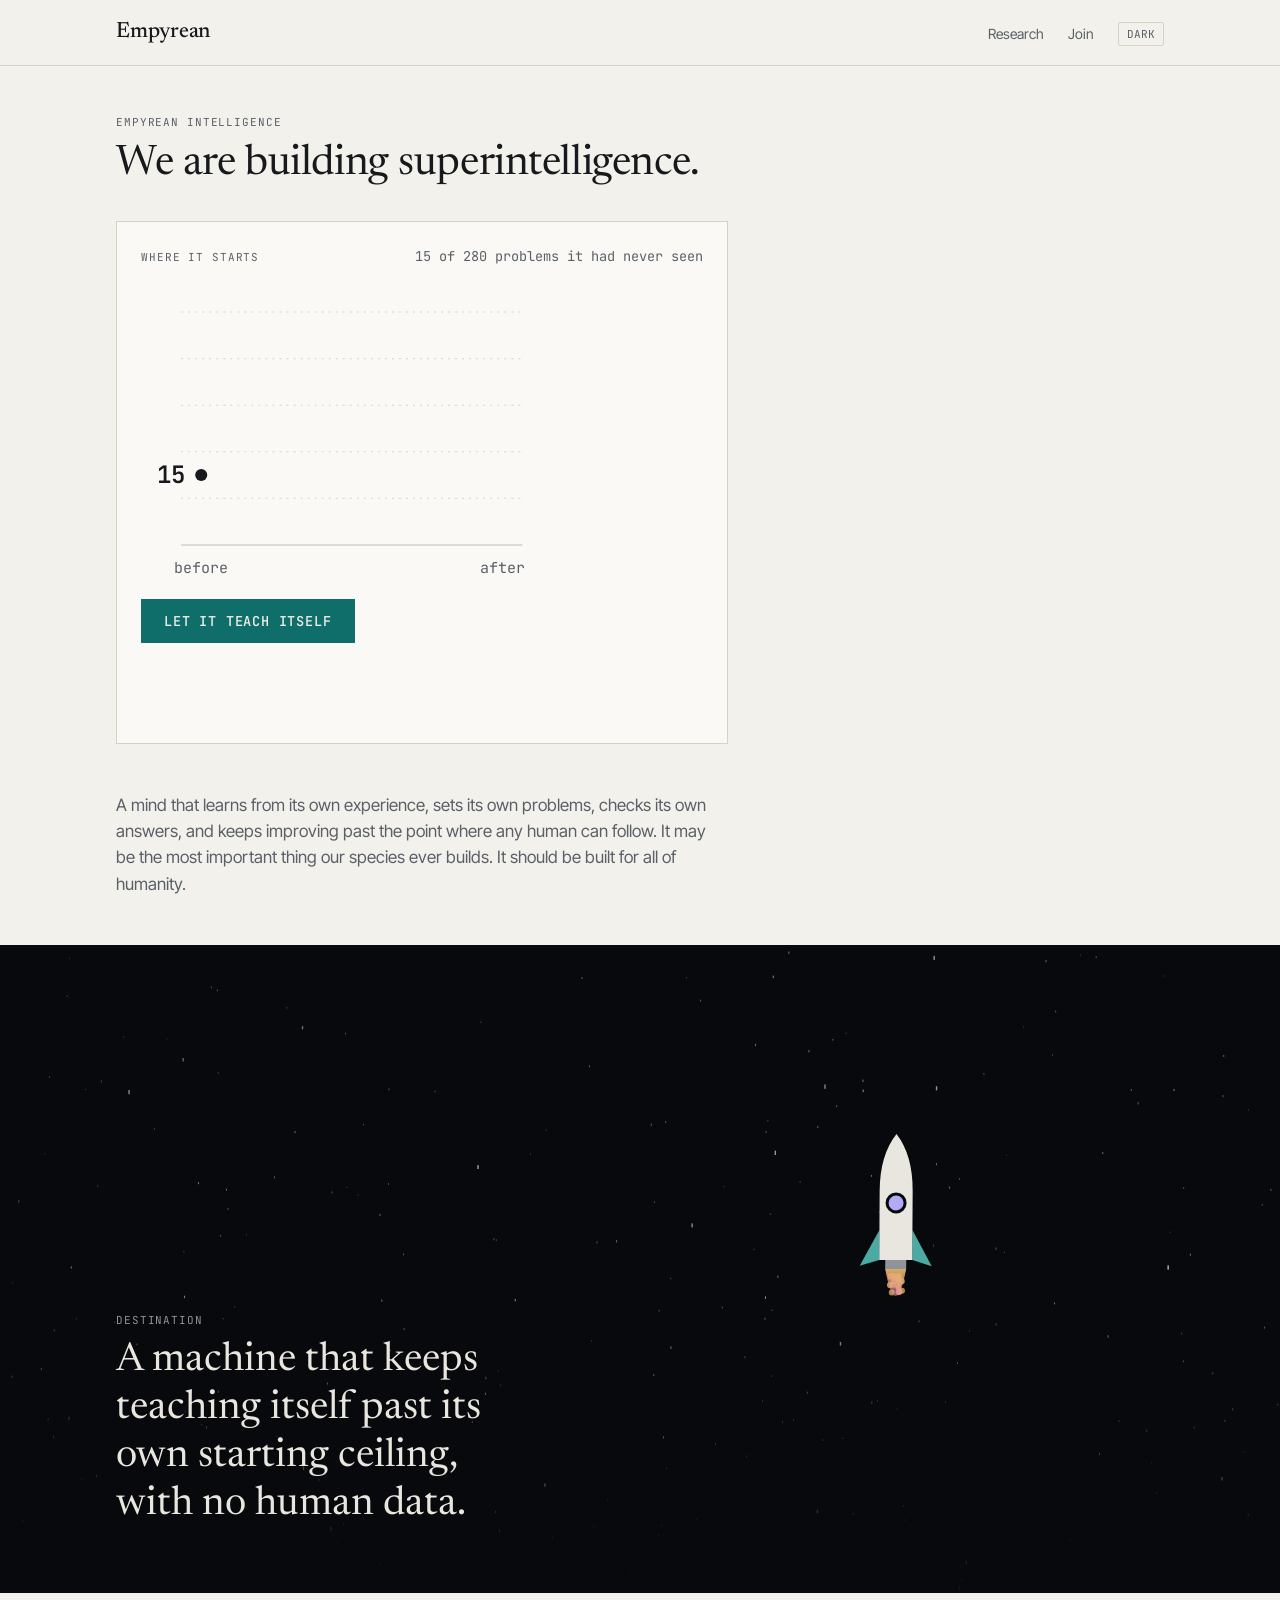
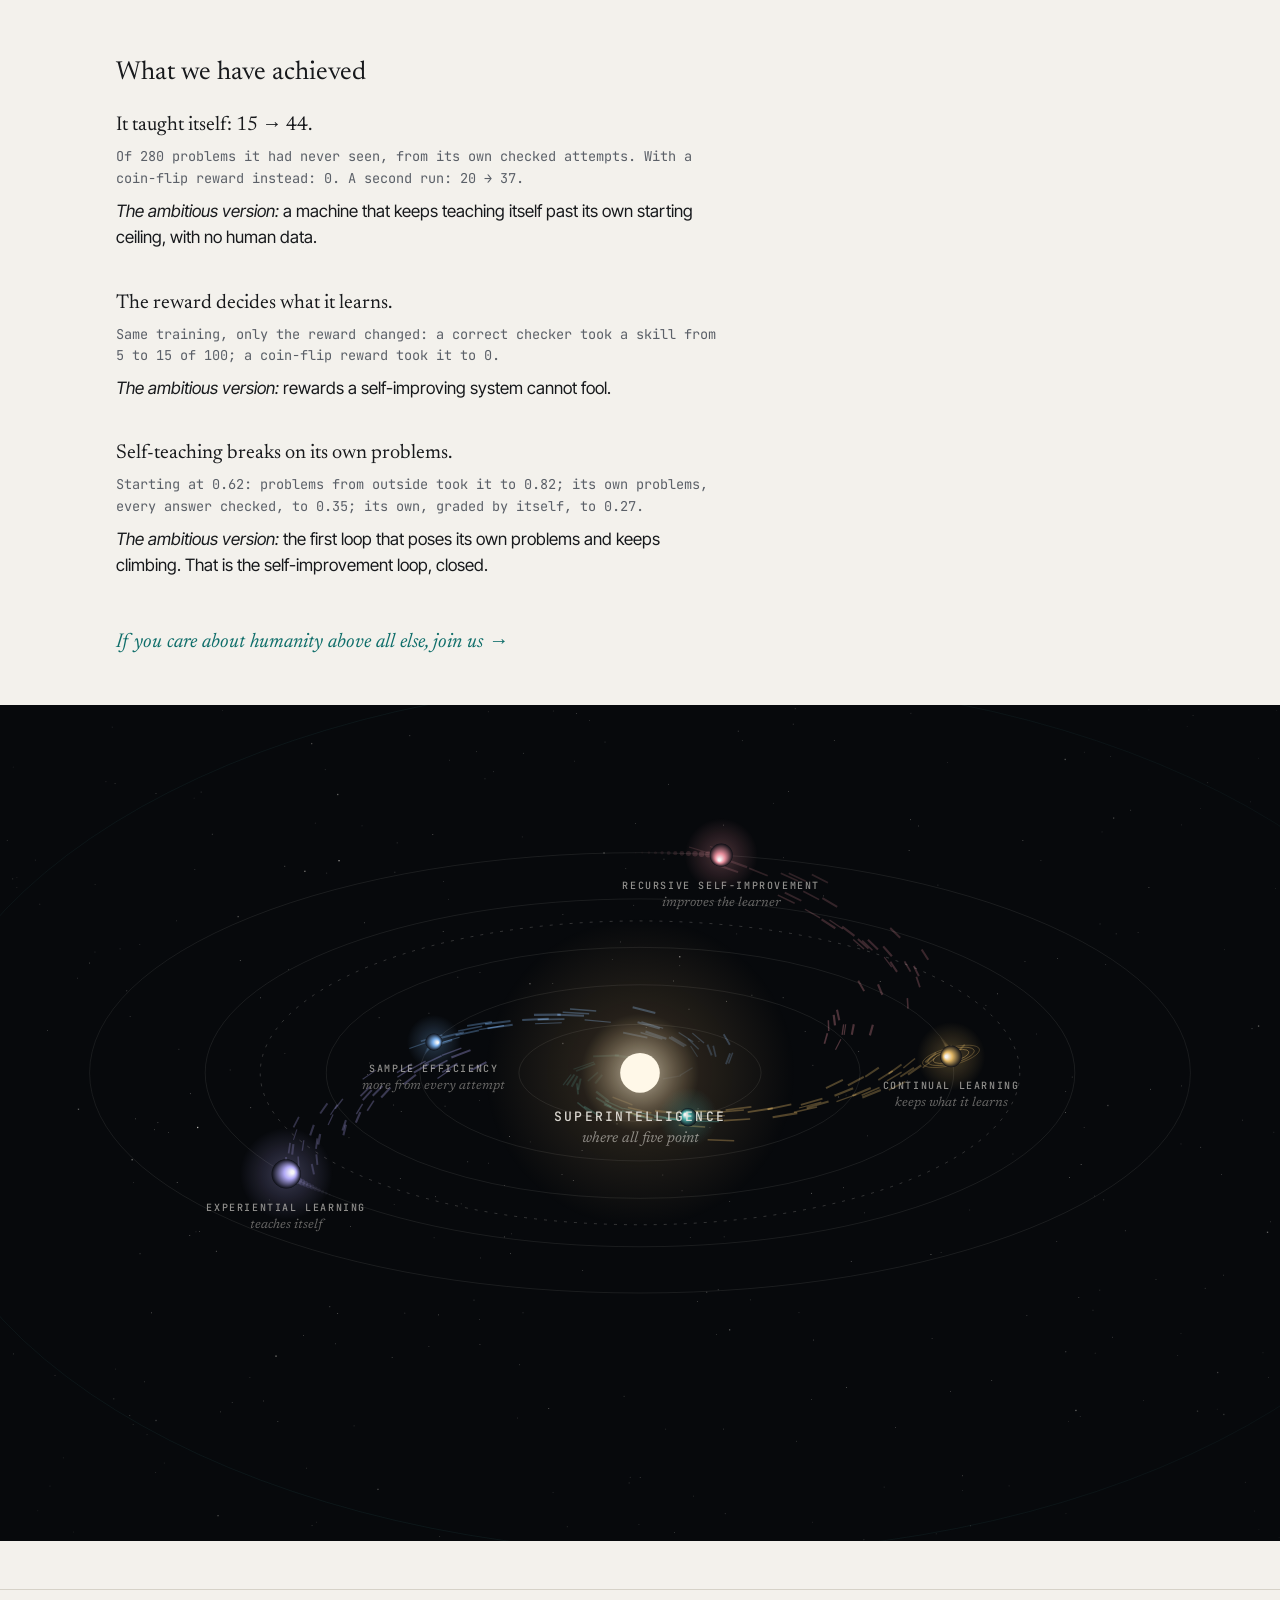
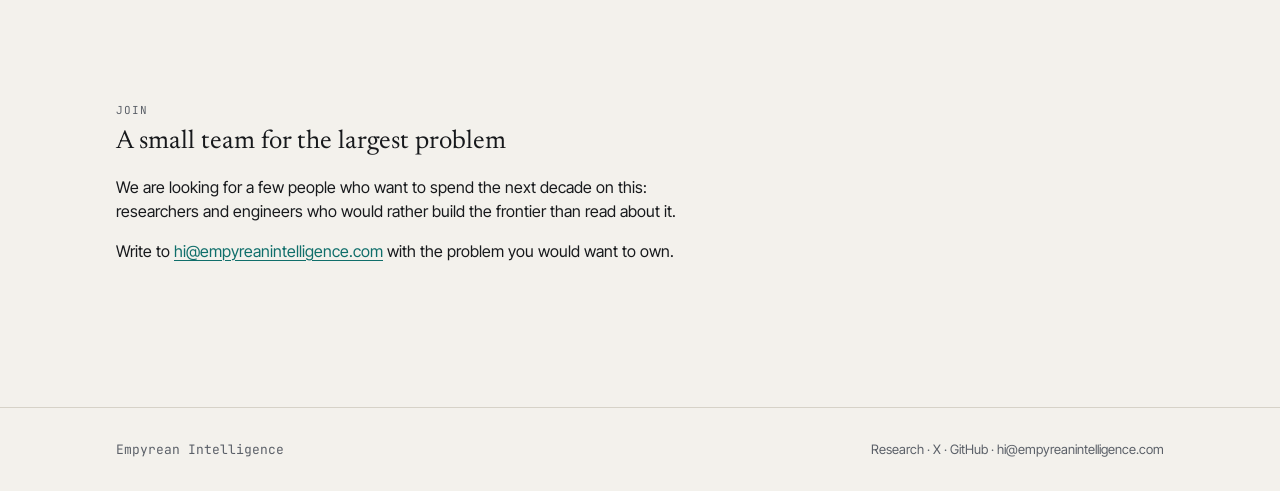
==== commit 80301729: "Homepage: link previews -- Open Graph and Twitter card tags, 1200x630 share image (approved text onl" ====
--- a/index.html
+++ b/index.html
@@ -5,6 +5,23 @@
   <meta name="viewport" content="width=device-width, initial-scale=1.0">
   <title>Empyrean Intelligence</title>
   <meta name="description" content="Empyrean Intelligence is building superintelligence: a mind that learns from its own experience, sets its own problems, checks its own answers, and keeps improving.">
+  <!-- Link previews on X, LinkedIn, Slack: static, absolute URLs; every word is already live on this page -->
+  <meta property="og:type" content="website">
+  <meta property="og:site_name" content="Empyrean Intelligence">
+  <meta property="og:url" content="https://empyreanintelligence.com/">
+  <meta property="og:title" content="Empyrean Intelligence">
+  <meta property="og:description" content="Empyrean Intelligence is building superintelligence: a mind that learns from its own experience, sets its own problems, checks its own answers, and keeps improving.">
+  <meta property="og:image" content="https://empyreanintelligence.com/og-image.png">
+  <meta property="og:image:type" content="image/png">
+  <meta property="og:image:width" content="1200">
+  <meta property="og:image:height" content="630">
+  <meta property="og:image:alt" content="We are building superintelligence. It taught itself: 15 to 44 of 280 problems it had never seen, from its own checked attempts; with a coin-flip reward, 0.">
+  <meta name="twitter:card" content="summary_large_image">
+  <meta name="twitter:site" content="@Empyrean_Intel">
+  <meta name="twitter:title" content="Empyrean Intelligence">
+  <meta name="twitter:description" content="Empyrean Intelligence is building superintelligence: a mind that learns from its own experience, sets its own problems, checks its own answers, and keeps improving.">
+  <meta name="twitter:image" content="https://empyreanintelligence.com/og-image.png">
+  <meta name="twitter:image:alt" content="We are building superintelligence. It taught itself: 15 to 44 of 280 problems it had never seen, from its own checked attempts; with a coin-flip reward, 0.">
   <!-- Google Fonts: Newsreader (serif), Inter Tight (sans), JetBrains Mono (monospace) -->
   <link rel="preconnect" href="https://fonts.googleapis.com">
   <link rel="preconnect" href="https://fonts.gstatic.com" crossorigin>
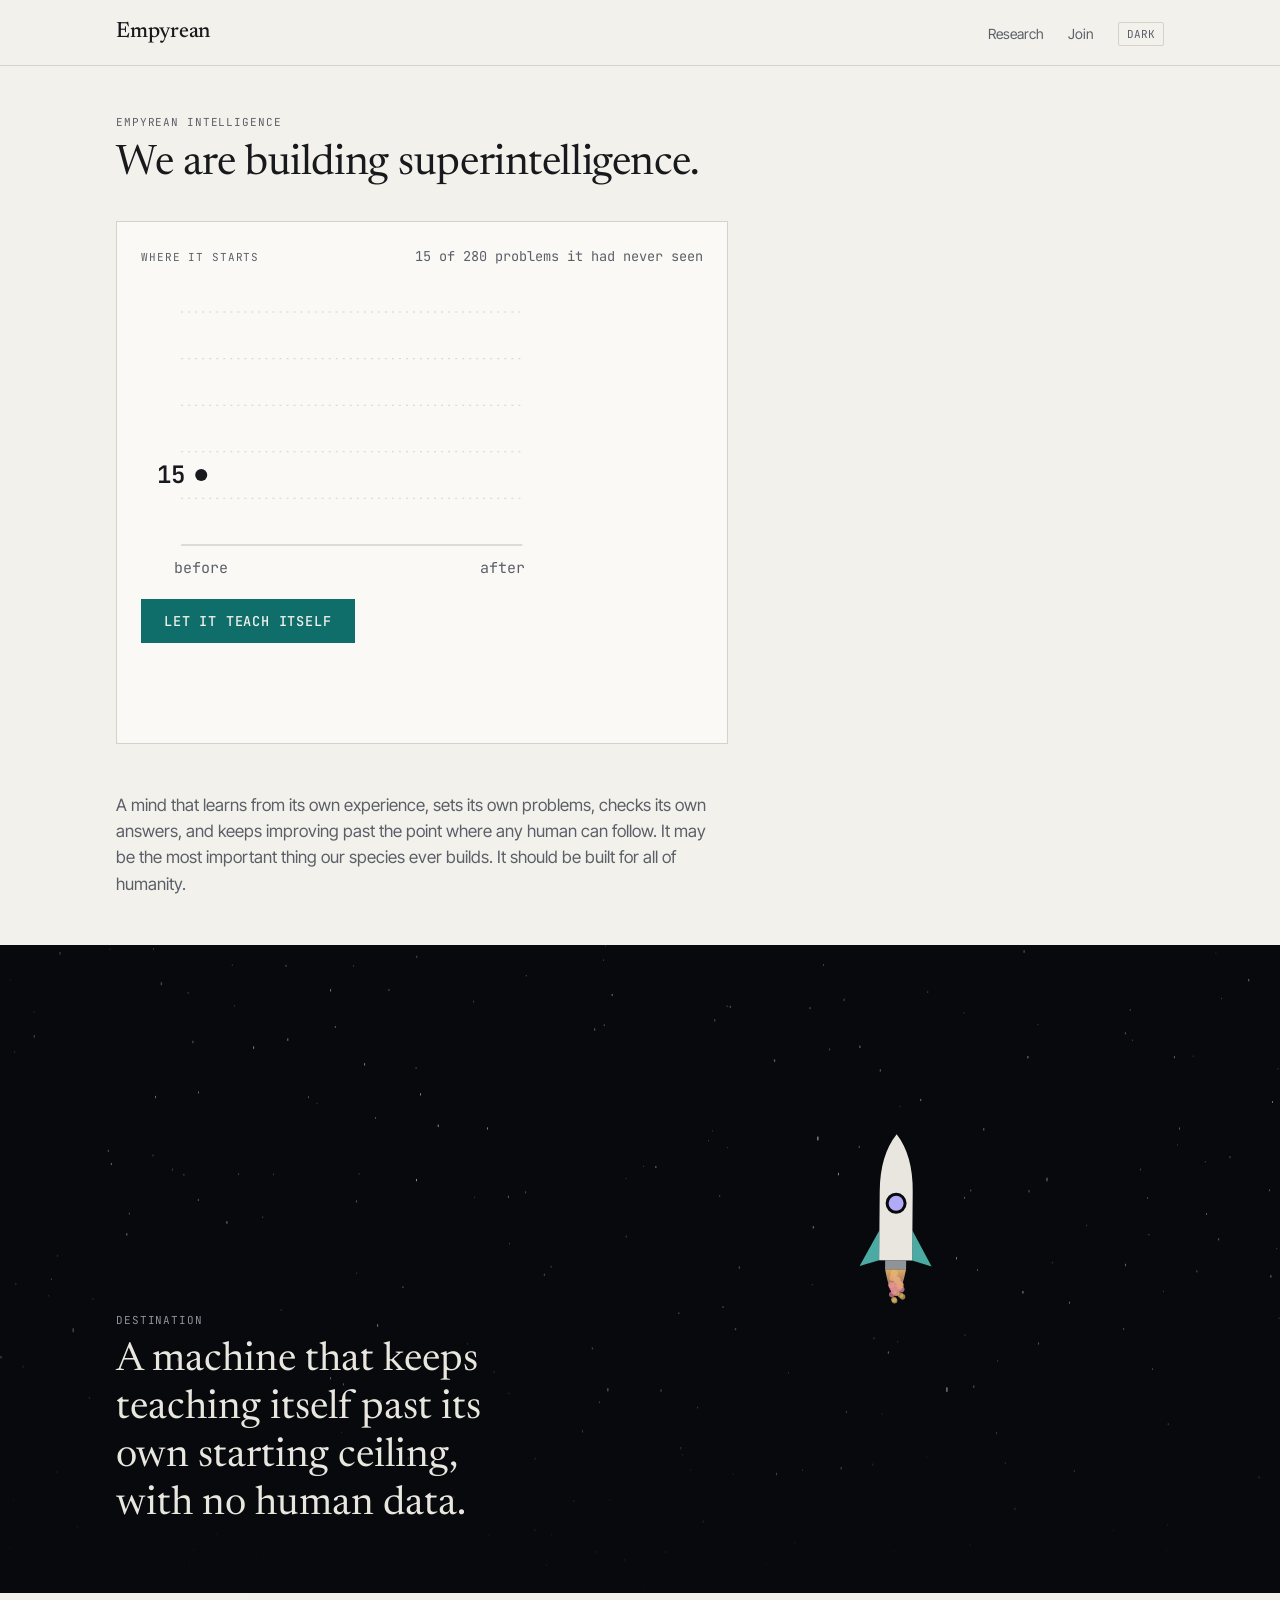
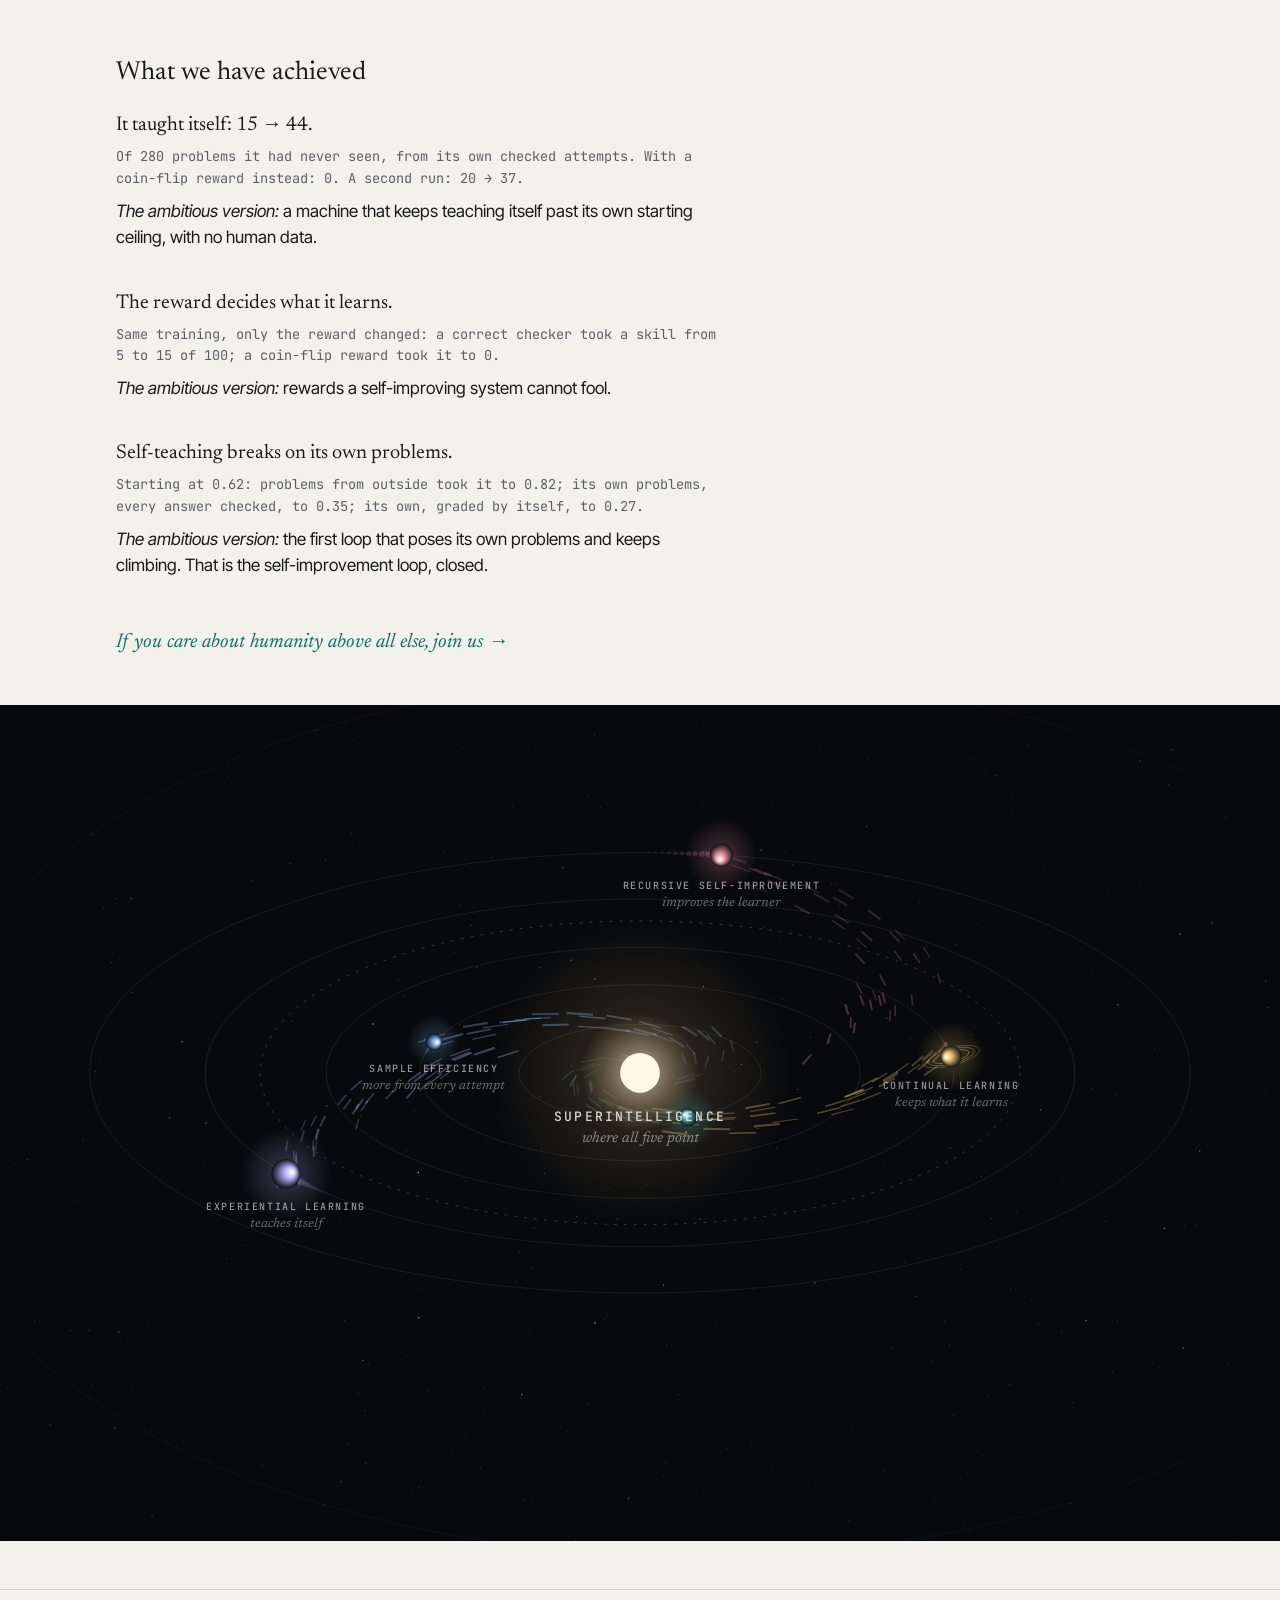
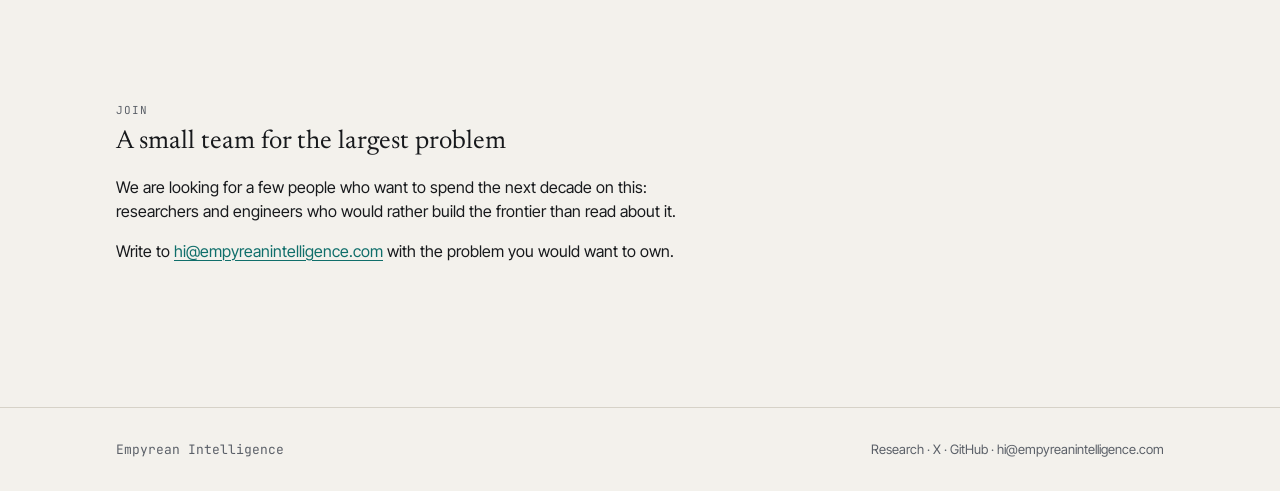
==== commit 1f88307b: "Homepage: drop og:url so each shared link variant gets its own preview" ====
--- a/index.html
+++ b/index.html
@@ -8,7 +8,6 @@
   <!-- Link previews on X, LinkedIn, Slack: static, absolute URLs; every word is already live on this page -->
   <meta property="og:type" content="website">
   <meta property="og:site_name" content="Empyrean Intelligence">
-  <meta property="og:url" content="https://empyreanintelligence.com/">
   <meta property="og:title" content="Empyrean Intelligence">
   <meta property="og:description" content="Empyrean Intelligence is building superintelligence: a mind that learns from its own experience, sets its own problems, checks its own answers, and keeps improving.">
   <meta property="og:image" content="https://empyreanintelligence.com/og-image.png">
